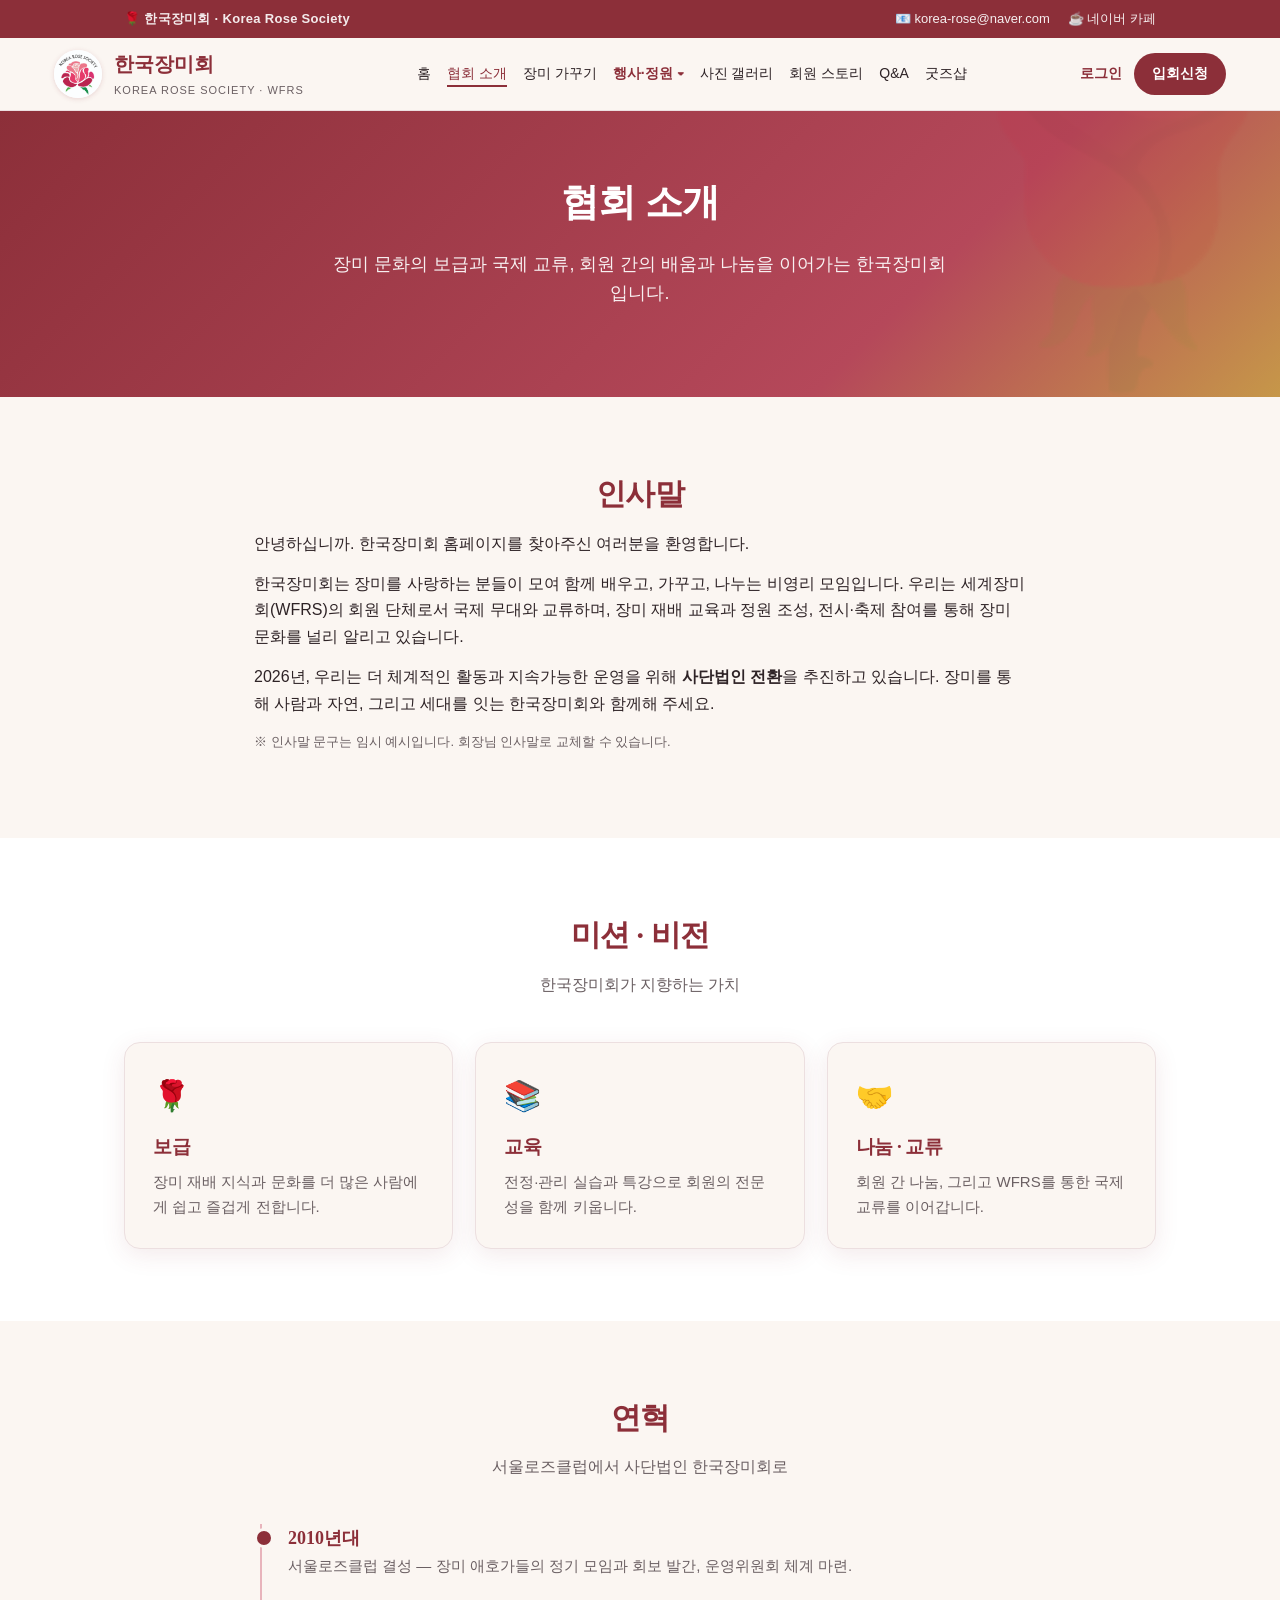
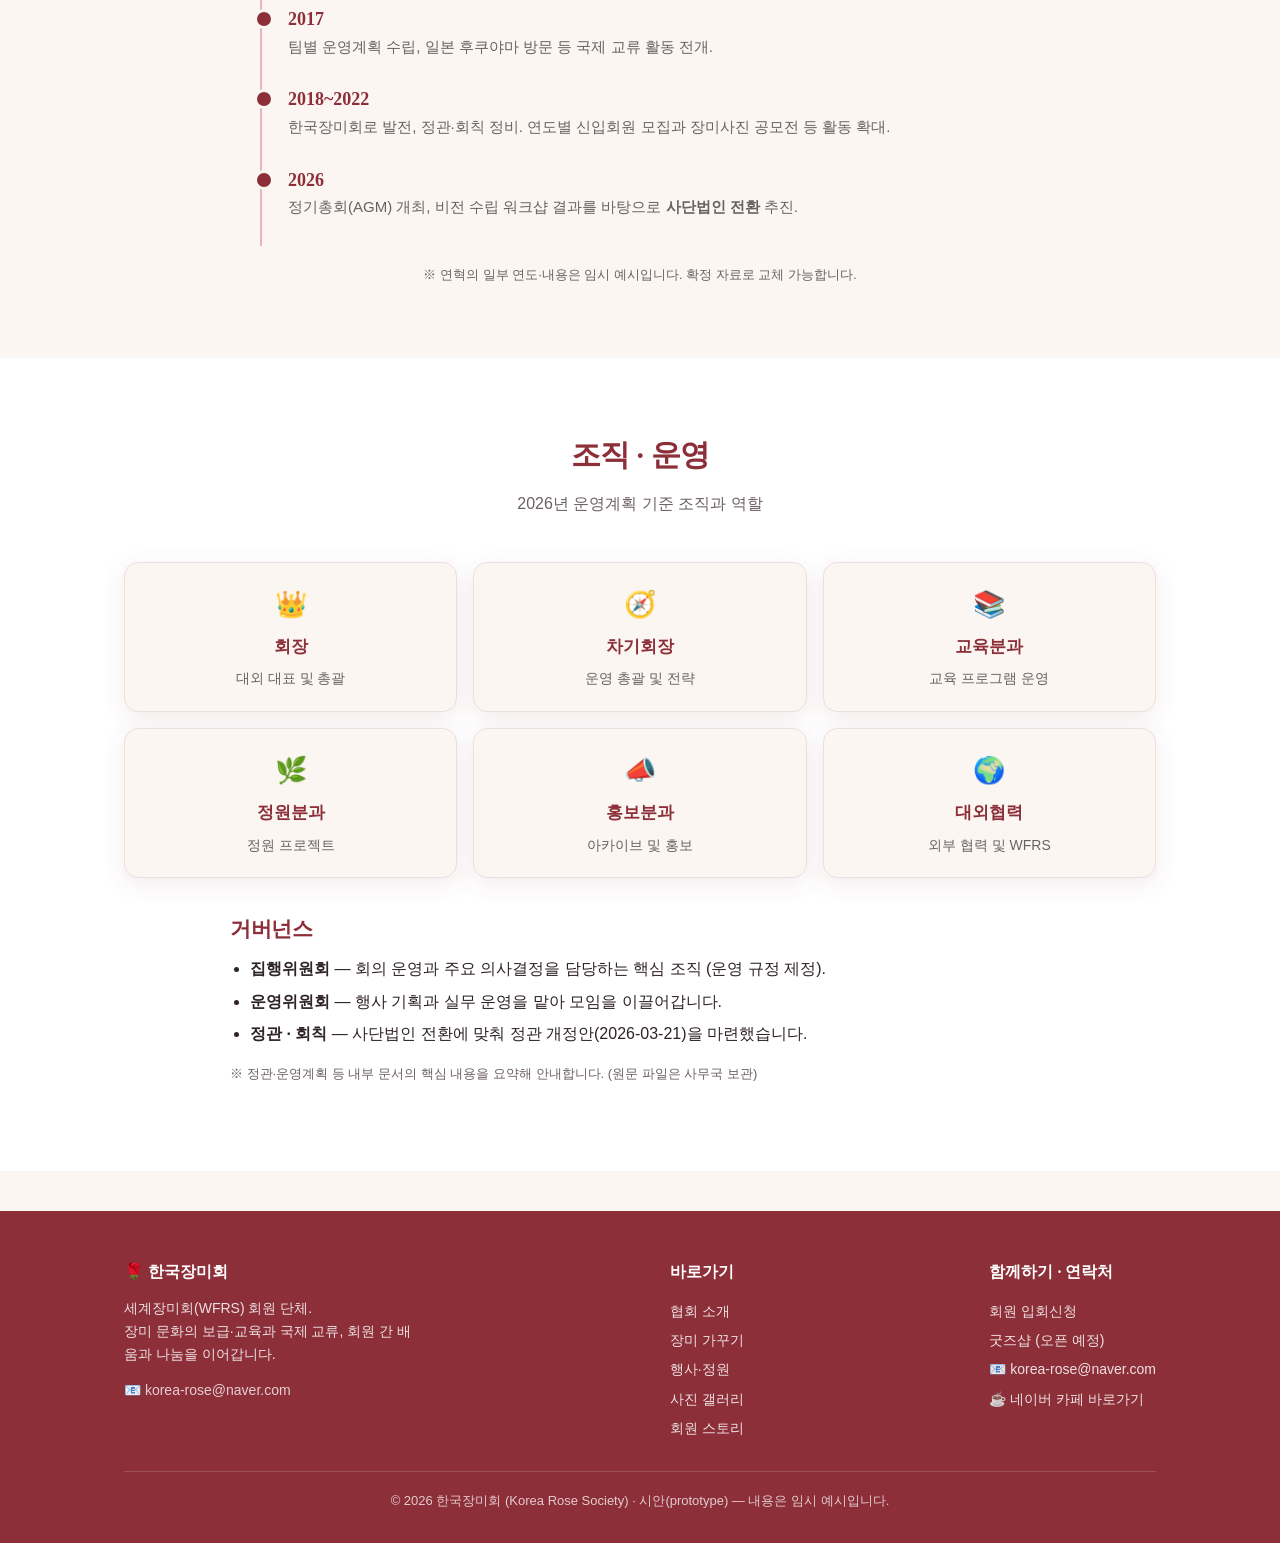
==== about.html @ 6efd14e6 "한국장미회 홈페이지 (정적 사이트 + Supabase) - 공개 페이지: 홈/협회소개/장미가꾸기/행사·정원/사진갤러리/회원스토리/Q&A/굿즈샵 + 입회/로그인 - 회원 스토리 업로" ====
<!DOCTYPE html>
<html lang="ko">
<head>
  <meta charset="UTF-8">
  <meta name="viewport" content="width=device-width, initial-scale=1.0">
  <title>협회 소개 | 한국장미회</title>
  <link rel="stylesheet" href="css/style.css">
</head>
<body>

  <div id="site-header"></div>

  <section class="hero page-hero">
    <div class="container">
      <h1>협회 소개</h1>
      <p>장미 문화의 보급과 국제 교류, 회원 간의 배움과 나눔을 이어가는 한국장미회입니다.</p>
    </div>
  </section>

  <!-- 인사말 -->
  <section class="section">
    <div class="container prose">
      <h2 class="section-title">인사말</h2>
      <p>안녕하십니까. 한국장미회 홈페이지를 찾아주신 여러분을 환영합니다.</p>
      <p>한국장미회는 장미를 사랑하는 분들이 모여 함께 배우고, 가꾸고, 나누는 비영리 모임입니다.
         우리는 세계장미회(WFRS)의 회원 단체로서 국제 무대와 교류하며, 장미 재배 교육과 정원 조성,
         전시·축제 참여를 통해 장미 문화를 널리 알리고 있습니다.</p>
      <p>2026년, 우리는 더 체계적인 활동과 지속가능한 운영을 위해 <b>사단법인 전환</b>을 추진하고 있습니다.
         장미를 통해 사람과 자연, 그리고 세대를 잇는 한국장미회와 함께해 주세요.</p>
      <p class="form-note">※ 인사말 문구는 임시 예시입니다. 회장님 인사말로 교체할 수 있습니다.</p>
    </div>
  </section>

  <!-- 미션 / 비전 -->
  <section class="section section-alt">
    <div class="container">
      <h2 class="section-title">미션 · 비전</h2>
      <p class="section-sub">한국장미회가 지향하는 가치</p>
      <div class="cards">
        <div class="card"><div class="ic">🌹</div><h3>보급</h3><p>장미 재배 지식과 문화를 더 많은 사람에게 쉽고 즐겁게 전합니다.</p></div>
        <div class="card"><div class="ic">📚</div><h3>교육</h3><p>전정·관리 실습과 특강으로 회원의 전문성을 함께 키웁니다.</p></div>
        <div class="card"><div class="ic">🤝</div><h3>나눔 · 교류</h3><p>회원 간 나눔, 그리고 WFRS를 통한 국제 교류를 이어갑니다.</p></div>
      </div>
    </div>
  </section>

  <!-- 연혁 -->
  <section class="section">
    <div class="container">
      <h2 class="section-title">연혁</h2>
      <p class="section-sub">서울로즈클럽에서 사단법인 한국장미회로</p>
      <div class="timeline">
        <div class="tl-item"><div class="tl-year">2010년대</div><div class="tl-text">서울로즈클럽 결성 — 장미 애호가들의 정기 모임과 회보 발간, 운영위원회 체계 마련.</div></div>
        <div class="tl-item"><div class="tl-year">2017</div><div class="tl-text">팀별 운영계획 수립, 일본 후쿠야마 방문 등 국제 교류 활동 전개.</div></div>
        <div class="tl-item"><div class="tl-year">2018~2022</div><div class="tl-text">한국장미회로 발전, 정관·회칙 정비. 연도별 신입회원 모집과 장미사진 공모전 등 활동 확대.</div></div>
        <div class="tl-item"><div class="tl-year">2026</div><div class="tl-text">정기총회(AGM) 개최, 비전 수립 워크샵 결과를 바탕으로 <b>사단법인 전환</b> 추진.</div></div>
      </div>
      <p class="form-note" style="text-align:center;margin-top:18px;">※ 연혁의 일부 연도·내용은 임시 예시입니다. 확정 자료로 교체 가능합니다.</p>
    </div>
  </section>

  <!-- 조직 -->
  <section class="section section-alt">
    <div class="container">
      <h2 class="section-title">조직 · 운영</h2>
      <p class="section-sub">2026년 운영계획 기준 조직과 역할</p>
      <div class="org-grid">
        <div class="org-box"><div class="role">👑</div><h4>회장</h4><p>대외 대표 및 총괄</p></div>
        <div class="org-box"><div class="role">🧭</div><h4>차기회장</h4><p>운영 총괄 및 전략</p></div>
        <div class="org-box"><div class="role">📚</div><h4>교육분과</h4><p>교육 프로그램 운영</p></div>
        <div class="org-box"><div class="role">🌿</div><h4>정원분과</h4><p>정원 프로젝트</p></div>
        <div class="org-box"><div class="role">📣</div><h4>홍보분과</h4><p>아카이브 및 홍보</p></div>
        <div class="org-box"><div class="role">🌍</div><h4>대외협력</h4><p>외부 협력 및 WFRS</p></div>
      </div>
      <div class="prose" style="margin-top:34px;">
        <h3>거버넌스</h3>
        <ul>
          <li><b>집행위원회</b> — 회의 운영과 주요 의사결정을 담당하는 핵심 조직 (운영 규정 제정).</li>
          <li><b>운영위원회</b> — 행사 기획과 실무 운영을 맡아 모임을 이끌어갑니다.</li>
          <li><b>정관 · 회칙</b> — 사단법인 전환에 맞춰 정관 개정안(2026-03-21)을 마련했습니다.</li>
        </ul>
        <p class="form-note">※ 정관·운영계획 등 내부 문서의 핵심 내용을 요약해 안내합니다. (원문 파일은 사무국 보관)</p>
      </div>
    </div>
  </section>

  <div id="site-footer"></div>

  <script src="js/config.js"></script>
  <script src="js/layout.js"></script>
  <script type="module" src="js/auth.js"></script>
</body>
</html>
---- css/style.css ----
/* ===== 한국장미회 홈페이지 시안 — 공통 스타일 ===== */
:root {
  --rose-deep: #8c2f39;     /* 진한 장미색 (브랜드) */
  --rose: #b5485a;
  --rose-light: #e8b4bc;
  --cream: #fbf6f2;
  --ink: #2e2326;
  --gold: #c69749;
  --gray: #6b6063;
  --line: #ecdfe0;
  --shadow: 0 6px 24px rgba(140, 47, 57, 0.10);
}

* { box-sizing: border-box; margin: 0; padding: 0; }

body {
  font-family: "Pretendard", "Malgun Gothic", "맑은 고딕", sans-serif;
  color: var(--ink);
  background: var(--cream);
  line-height: 1.65;
}

h1, h2, h3 { font-family: "Nanum Myeongjo", "Batang", serif; font-weight: 700; letter-spacing: -0.5px; }

a { color: inherit; text-decoration: none; }
img { max-width: 100%; display: block; }
.container { max-width: 1080px; margin: 0 auto; padding: 0 24px; }

/* ===== 헤더 / 내비게이션 ===== */
.site-header {
  position: sticky; top: 0; z-index: 50;
  background: rgba(251, 246, 242, 0.92);
  backdrop-filter: blur(8px);
  border-bottom: 1px solid var(--line);
}
.nav {
  display: flex; align-items: center; justify-content: space-between;
  height: 72px; flex-wrap: nowrap; gap: 14px;
}
.site-header .container.nav { max-width: 1220px; }
.brand { display: flex; align-items: center; gap: 12px; flex: 0 0 auto; }
.brand .logo {
  width: 48px; height: 48px; border-radius: 50%;
  background: #fff; display: grid; place-items: center; overflow: hidden;
  box-shadow: 0 1px 5px rgba(140, 47, 57, 0.18);
}
.brand .logo img { width: 100%; height: 100%; object-fit: contain; }
.brand .name { font-family: "Nanum Myeongjo", serif; font-size: 20px; font-weight: 700; color: var(--rose-deep); }
.brand .name small { display: block; font-family: sans-serif; font-size: 11px; color: var(--gray); letter-spacing: 1px; font-weight: 400; }
.menu {
  display: flex; gap: 16px; list-style: none; font-size: 14px; font-weight: 500;
  flex: 1 1 auto; min-width: 0; justify-content: center;
  flex-wrap: nowrap; white-space: nowrap;
}
.menu li { flex: 0 0 auto; }
.menu a { white-space: nowrap; }
.menu a:hover { color: var(--rose-deep); }
.menu a.active { color: var(--rose-deep); border-bottom: 2px solid var(--rose-deep); padding-bottom: 4px; }
.nav-cta {
  background: var(--rose-deep); color: #fff; padding: 9px 18px;
  border-radius: 999px; font-size: 14px; font-weight: 600;
}
.nav-cta:hover { background: var(--rose); }

/* ===== 히어로 ===== */
.hero {
  background: linear-gradient(135deg, var(--rose-deep), var(--rose) 70%, var(--gold));
  color: #fff; padding: 84px 0; text-align: center; position: relative; overflow: hidden;
}
/* 메인 대문(홈) — 네이버 카페 대문 배너 이미지를 그대로 노출 */
.hero-banner { line-height: 0; background: var(--cream); }
.hero-banner img { width: 100%; display: block; }
.hero-intro { background: var(--cream); text-align: center; padding: 32px 0 6px; }
.hero-tag { font-family: "Nanum Myeongjo", "Batang", serif; font-size: 26px; font-weight: 700; color: var(--rose-deep); margin-bottom: 8px; }
.hero-desc { color: var(--gray); max-width: 640px; margin: 0 auto 22px; font-size: 16px; }
.hero-intro .btns { display: flex; gap: 12px; justify-content: center; flex-wrap: wrap; }
.hero-contact { margin-top: 18px; font-size: 14px; color: var(--gray); }
.hero-contact a { color: var(--rose-deep); text-decoration: underline; }
.hero::after { content: "🌹"; position: absolute; font-size: 320px; opacity: 0.06; right: -40px; bottom: -80px; }
.hero-logo {
  width: 120px; height: 120px; margin: 0 auto 22px; background: #fff; border-radius: 50%;
  display: grid; place-items: center; overflow: hidden; box-shadow: 0 8px 26px rgba(0,0,0,0.18);
}
.hero-logo img { width: 86%; height: 86%; object-fit: contain; }
.hero h1 { font-size: 44px; margin-bottom: 16px; }
.hero p { font-size: 18px; opacity: 0.92; max-width: 620px; margin: 0 auto 28px; }
.hero .btns { display: flex; gap: 14px; justify-content: center; flex-wrap: wrap; }
.btn {
  display: inline-block; padding: 13px 26px; border-radius: 999px;
  font-weight: 600; font-size: 15px; transition: transform .15s;
}
.btn:hover { transform: translateY(-2px); }
.btn-primary { background: #fff; color: var(--rose-deep); }
.btn-ghost { background: rgba(255,255,255,0.15); color: #fff; border: 1px solid rgba(255,255,255,0.5); }

/* ===== 섹션 공통 ===== */
.section { padding: 72px 0; }
.section-alt { background: #fff; }
.section-title { text-align: center; margin-bottom: 12px; font-size: 30px; color: var(--rose-deep); }
.section-sub { text-align: center; color: var(--gray); margin-bottom: 44px; }

/* ===== 위원회 카드 ===== */
.cards { display: grid; grid-template-columns: repeat(3, 1fr); gap: 22px; }
.card {
  background: var(--cream); border: 1px solid var(--line); border-radius: 16px;
  padding: 28px; box-shadow: var(--shadow);
}
.card .ic { font-size: 30px; margin-bottom: 10px; }
.card h3 { color: var(--rose-deep); margin-bottom: 8px; font-size: 19px; }
.card p { color: var(--gray); font-size: 15px; }
.card ul { list-style: none; margin-top: 12px; font-size: 14px; }
.card li { padding: 4px 0; border-top: 1px dashed var(--line); }

/* ===== 이벤트 카드 (자동 생성) ===== */
.event-grid { display: grid; grid-template-columns: repeat(3, 1fr); gap: 24px; }
.event-card {
  background: #fff; border-radius: 16px; overflow: hidden;
  box-shadow: var(--shadow); border: 1px solid var(--line); transition: transform .18s;
}
.event-card:hover { transform: translateY(-4px); }
.event-thumb {
  height: 170px; display: grid; place-items: center; font-size: 52px; color: #fff;
  background: linear-gradient(135deg, var(--rose), var(--rose-deep));
}
.event-body { padding: 18px 20px 22px; }
.event-tag {
  display: inline-block; font-size: 12px; font-weight: 600; color: var(--rose-deep);
  background: var(--rose-light); padding: 3px 10px; border-radius: 999px; margin-bottom: 10px;
}
.event-body h3 { font-size: 18px; margin-bottom: 6px; }
.event-date { color: var(--gray); font-size: 14px; }

/* ===== 폼 (입회신청) ===== */
.form-wrap { max-width: 640px; margin: 0 auto; background: #fff; padding: 40px; border-radius: 16px; box-shadow: var(--shadow); }
.field { margin-bottom: 20px; }
.field label { display: block; font-weight: 600; margin-bottom: 6px; font-size: 15px; }
.field input, .field select, .field textarea {
  width: 100%; padding: 12px 14px; border: 1px solid var(--line); border-radius: 10px;
  font-size: 15px; font-family: inherit; background: var(--cream);
}
.field textarea { min-height: 110px; resize: vertical; }
.form-note { font-size: 13px; color: var(--gray); margin-top: 6px; }

/* ===== 푸터 ===== */
.footer { background: var(--rose-deep); color: #fff; padding: 48px 0 32px; margin-top: 40px; }
.footer .cols { display: flex; justify-content: space-between; gap: 30px; flex-wrap: wrap; }
.footer h4 { font-family: serif; margin-bottom: 12px; }
.footer a { opacity: 0.85; font-size: 14px; display: block; padding: 3px 0; }
.footer a:hover { opacity: 1; }
.footer .copy { border-top: 1px solid rgba(255,255,255,0.2); margin-top: 28px; padding-top: 18px; font-size: 13px; opacity: 0.75; text-align: center; }

/* 앵커 이동 시 고정 헤더 아래로 위치하도록 여백 */
section[id], [id].section { scroll-margin-top: 120px; }

/* ===== 네이버 카페 최신글 ===== */
.cafe-list { max-width: 820px; margin: 0 auto; display: flex; flex-direction: column; gap: 10px; }
.cafe-item {
  display: flex; align-items: center; gap: 12px; background: var(--cream);
  border: 1px solid var(--line); border-radius: 12px; padding: 14px 18px;
  box-shadow: var(--shadow); transition: transform .15s, border-color .15s;
}
.cafe-item:hover { transform: translateX(4px); border-color: #03c75a; }
.cafe-badge { flex: 0 0 auto; font-size: 11px; font-weight: 700; color: #fff; background: #03c75a; padding: 4px 9px; border-radius: 6px; letter-spacing: .3px; }
.cafe-title { flex: 1 1 auto; color: var(--ink); font-size: 15px; font-weight: 500; overflow: hidden; text-overflow: ellipsis; white-space: nowrap; }
.cafe-date { flex: 0 0 auto; color: var(--gray); font-size: 13px; }

/* ===== 최상단 연락처 바 ===== */
.topbar { background: var(--rose-deep); color: #fff; font-size: 13px; }
.topbar-inner { display: flex; align-items: center; justify-content: space-between; height: 38px; gap: 12px; }
.topbar-org { opacity: .9; font-weight: 600; letter-spacing: .3px; }
.topbar-links { display: flex; gap: 18px; }
.topbar-links a { color: #fff; opacity: .92; }
.topbar-links a:hover { opacity: 1; text-decoration: underline; }

/* ===== 내비 우측(로그인 슬롯 + CTA) ===== */
.nav-right { display: flex; align-items: center; gap: 12px; flex: 0 0 auto; white-space: nowrap; }
.auth-slot { font-size: 14px; }
.auth-link { color: var(--rose-deep); font-weight: 600; }
.auth-link:hover { text-decoration: underline; }
.auth-name { color: var(--gray); font-size: 14px; }
.nav-toggle {
  display: none; background: none; border: none; font-size: 26px;
  color: var(--rose-deep); cursor: pointer; line-height: 1;
}

/* ===== 공용 안내 박스 ===== */
.notice {
  background: #fff; border: 1px solid var(--line); border-left: 4px solid var(--rose-light);
  border-radius: 10px; padding: 14px 18px; margin: 0 0 20px; font-size: 15px; color: var(--gray);
}
.notice a { color: var(--rose-deep); }
.notice-ok { border-left-color: #4a9d5b; }
.notice-warn { border-left-color: #d08a2e; }
.notice code { background: var(--cream); padding: 2px 6px; border-radius: 5px; font-size: 13px; }

/* ===== 페이지 히어로(서브) ===== */
.page-hero { padding: 60px 0 !important; }
.page-hero h1 { font-size: 38px; }

/* ===== 본문 섹션 보조 ===== */
.lead { font-size: 17px; color: var(--gray); max-width: 760px; margin: 0 auto 8px; text-align: center; }
.prose { max-width: 820px; margin: 0 auto; }
.prose h3 { color: var(--rose-deep); margin: 28px 0 10px; font-size: 21px; }
.prose p { margin-bottom: 14px; }
.prose ul { margin: 0 0 16px 20px; }
.prose li { margin-bottom: 6px; }

/* ===== 연혁 타임라인 ===== */
.timeline { max-width: 760px; margin: 0 auto; border-left: 2px solid var(--rose-light); padding-left: 26px; }
.tl-item { position: relative; padding-bottom: 26px; }
.tl-item::before {
  content: ""; position: absolute; left: -34px; top: 4px; width: 14px; height: 14px;
  background: var(--rose-deep); border-radius: 50%; border: 3px solid var(--cream);
}
.tl-year { font-family: serif; font-weight: 700; color: var(--rose-deep); font-size: 18px; }
.tl-text { color: var(--gray); font-size: 15px; }

/* ===== 조직도 ===== */
.org-grid { display: grid; grid-template-columns: repeat(3, 1fr); gap: 16px; margin-top: 12px; }
.org-box {
  background: var(--cream); border: 1px solid var(--line); border-radius: 14px; padding: 20px;
  text-align: center; box-shadow: var(--shadow);
}
.org-box .role { font-size: 26px; margin-bottom: 8px; }
.org-box h4 { color: var(--rose-deep); font-family: serif; font-size: 17px; margin-bottom: 6px; }
.org-box p { color: var(--gray); font-size: 14px; }

/* ===== 연간 운영계획(캘린더) ===== */
.plan-grid { display: grid; grid-template-columns: repeat(2, 1fr); gap: 14px; max-width: 860px; margin: 0 auto; }
.plan-item {
  display: flex; align-items: center; gap: 14px; background: #fff;
  border: 1px solid var(--line); border-radius: 12px; padding: 14px 18px; box-shadow: var(--shadow);
}
.plan-month {
  flex: 0 0 64px; font-weight: 700; color: var(--rose-deep); font-family: serif; font-size: 16px;
}
.plan-emoji { font-size: 22px; }
.plan-title { color: var(--ink); font-size: 15px; }

/* ===== 스토리: 게시판 머리글 + 폼 ===== */
.board-head { display: flex; align-items: flex-end; justify-content: space-between; gap: 16px; margin-bottom: 18px; flex-wrap: wrap; }
.board-head h2 { color: var(--rose-deep); font-size: 26px; }
.board-head p { color: var(--gray); font-size: 15px; }
#story-form { margin-bottom: 28px; }
.image-drop {
  width: 100%; height: 180px; border: 2px dashed var(--line); border-radius: 12px;
  background: var(--cream) center/cover no-repeat; display: grid; place-items: center;
  color: var(--gray); font-size: 14px; cursor: pointer; margin-top: 6px;
}
.image-preview.has-image { border-style: solid; color: transparent; }
.form-row { display: flex; gap: 12px; flex-wrap: wrap; }
.form-row .field { flex: 1; min-width: 180px; }
.cancel-btn { background: none; border: 1px solid var(--line); color: var(--gray); border-radius: 999px; padding: 13px 22px; cursor: pointer; font-weight: 600; }

/* 스토리/상품 카드 클릭 표시 */
.story-card { cursor: pointer; }
.story-snippet { color: var(--gray); font-size: 14px; margin: 4px 0 10px; min-height: 38px; }

/* ===== 상세 모달 ===== */
.modal {
  position: fixed; inset: 0; background: rgba(46,35,38,0.55); display: none;
  align-items: center; justify-content: center; z-index: 100; padding: 20px;
}
.modal.open { display: flex; }
.modal-card {
  background: #fff; border-radius: 18px; max-width: 620px; width: 100%; max-height: 88vh;
  overflow: auto; position: relative; box-shadow: 0 20px 60px rgba(0,0,0,.3);
}
.modal-close {
  position: absolute; top: 12px; right: 14px; background: rgba(255,255,255,.85); border: none;
  width: 36px; height: 36px; border-radius: 50%; font-size: 16px; cursor: pointer; color: var(--ink); z-index: 2;
}
.modal-body { padding: 0 0 28px; }
.modal-img { width: 100%; max-height: 360px; object-fit: cover; border-radius: 18px 18px 0 0; }
.modal-body .event-tag { margin: 22px 28px 0; }
.modal-body h2 { color: var(--rose-deep); margin: 10px 28px 4px; font-size: 24px; }
.modal-meta { color: var(--gray); font-size: 14px; margin: 0 28px 16px; }
.modal-text { margin: 0 28px; line-height: 1.75; color: var(--ink); }
.modal-actions { margin: 22px 28px 0; }

/* ===== 갤러리(라이트박스) ===== */
.gallery-grid { display: grid; grid-template-columns: repeat(3, 1fr); gap: 14px; }
.gallery-item {
  position: relative; aspect-ratio: 4/3; border-radius: 14px; overflow: hidden; cursor: pointer;
  background: linear-gradient(135deg, var(--rose), var(--rose-deep)); box-shadow: var(--shadow);
}
.gallery-item img { width: 100%; height: 100%; object-fit: cover; transition: transform .3s; }
.gallery-item:hover img { transform: scale(1.06); }
.gallery-cap {
  position: absolute; left: 0; right: 0; bottom: 0; padding: 18px 14px 10px; color: #fff; font-size: 13px;
  background: linear-gradient(transparent, rgba(0,0,0,.55));
}
.gallery-emoji { position: absolute; inset: 0; display: grid; place-items: center; font-size: 56px; color: #fff; }

/* ===== 굿즈샵 ===== */
.product-price { color: var(--rose-deep); font-weight: 700; font-size: 17px; margin: 4px 0 12px; }
.product-btn { width: 100%; opacity: .6; cursor: not-allowed; border-color: var(--line); color: var(--gray); }
.shop-banner {
  background: linear-gradient(135deg, var(--gold), var(--rose)); color: #fff; text-align: center;
  border-radius: 16px; padding: 22px; margin-bottom: 32px; font-size: 16px;
}
.shop-banner b { font-size: 18px; }

/* ===== 로그인/회원가입 탭 ===== */
.auth-tabs { display: flex; gap: 8px; margin-bottom: 22px; }
.auth-tab {
  flex: 1; padding: 12px; border: 1px solid var(--line); background: var(--cream); border-radius: 10px;
  font-weight: 600; cursor: pointer; color: var(--gray);
}
.auth-tab.active { background: var(--rose-deep); color: #fff; border-color: var(--rose-deep); }

/* ===== 회원 전용 드롭다운 ===== */
.nav-dd { position: relative; }
.nav-dd > .menu-link { cursor: pointer; color: var(--rose-deep); font-weight: 600; }
.dd-list {
  display: none; position: absolute; top: 32px; right: 0; min-width: 170px; list-style: none;
  background: #fff; border: 1px solid var(--line); border-radius: 12px; box-shadow: var(--shadow);
  padding: 8px; z-index: 60;
}
.nav-dd.open .dd-list { display: block; }
.dd-list li { padding: 0; }
.dd-list a { display: block; padding: 9px 12px; border-radius: 8px; font-size: 14px; }
.dd-list a:hover { background: var(--cream); color: var(--rose-deep); }

/* 등급 배지 */
.role-badge {
  display: inline-block; font-size: 12px; font-weight: 700; padding: 3px 10px; border-radius: 999px;
  background: var(--rose-light); color: var(--rose-deep); margin-left: 6px;
}

/* ===== 데이터 테이블(회원관리) ===== */
.table-wrap { overflow-x: auto; background: #fff; border: 1px solid var(--line); border-radius: 14px; box-shadow: var(--shadow); }
table.data-table { width: 100%; border-collapse: collapse; font-size: 14px; min-width: 720px; }
.data-table th, .data-table td { padding: 12px 14px; text-align: left; border-bottom: 1px solid var(--line); white-space: nowrap; }
.data-table th { background: var(--cream); color: var(--rose-deep); font-weight: 700; }
.data-table tr:hover td { background: #fffafa; }
.fee-yes { color: #2e8b57; font-weight: 600; }
.fee-no { color: #c0392b; font-weight: 600; }
.row-btn { border: none; background: none; cursor: pointer; color: var(--rose-deep); font-size: 13px; padding: 2px 6px; }
.row-btn.del { color: #c0392b; }

/* ===== 위원회 게시판 / 명단 ===== */
.roster { display: grid; grid-template-columns: repeat(auto-fit, minmax(130px, 1fr)); gap: 12px; margin-bottom: 28px; }
.roster .org-box { padding: 16px; }
.post-list { display: flex; flex-direction: column; gap: 12px; }
.post-item { background: #fff; border: 1px solid var(--line); border-left: 4px solid var(--rose); border-radius: 12px; padding: 16px 18px; box-shadow: var(--shadow); }
.post-item h4 { color: var(--rose-deep); font-size: 17px; margin-bottom: 4px; font-family: serif; }
.post-meta { color: var(--gray); font-size: 13px; margin-bottom: 8px; }
.post-body { font-size: 15px; color: var(--ink); white-space: pre-wrap; }
.post-del { float: right; border: none; background: none; color: #c0392b; cursor: pointer; font-size: 13px; }

/* 위원회 첨부 (문서·이미지) */
.att-wrap { display: flex; flex-wrap: wrap; gap: 10px; margin-top: 14px; }
.att-img { display: block; width: 118px; height: 118px; border-radius: 10px; overflow: hidden; border: 1px solid var(--line); }
.att-img img { width: 100%; height: 100%; object-fit: cover; transition: transform .2s; }
.att-img:hover img { transform: scale(1.06); }
.att-file {
  display: inline-flex; align-items: center; gap: 7px; background: var(--cream);
  border: 1px solid var(--line); border-radius: 9px; padding: 9px 14px; font-size: 14px;
  color: var(--rose-deep); font-weight: 600; max-width: 280px;
  overflow: hidden; text-overflow: ellipsis; white-space: nowrap;
}
.att-file:hover { background: #fff; border-color: var(--rose-light); }

/* ===== Q&A 챗봇 ===== */
.qna-wrap { max-width: 760px; margin: 0 auto; }
.chat-box {
  background: #fff; border: 1px solid var(--line); border-radius: 16px; box-shadow: var(--shadow);
  padding: 20px; min-height: 320px; max-height: 520px; overflow-y: auto; display: flex; flex-direction: column; gap: 12px;
}
.chat-msg { max-width: 80%; padding: 12px 16px; border-radius: 16px; font-size: 15px; line-height: 1.6; }
.chat-bot { align-self: flex-start; background: var(--cream); border: 1px solid var(--line); border-bottom-left-radius: 4px; }
.chat-user { align-self: flex-end; background: var(--rose-deep); color: #fff; border-bottom-right-radius: 4px; }
.chat-bot a { color: var(--rose-deep); font-weight: 600; }
.chat-form { display: flex; gap: 10px; margin-top: 16px; }
.chat-form input { flex: 1; padding: 13px 16px; border: 1px solid var(--line); border-radius: 999px; font-size: 15px; font-family: inherit; }
.chat-send { background: var(--rose-deep); color: #fff; border: none; border-radius: 999px; padding: 0 24px; font-weight: 600; cursor: pointer; }
.chip-row { display: flex; flex-wrap: wrap; gap: 8px; margin-top: 16px; }
.chip { background: #fff; border: 1px solid var(--rose-light); color: var(--rose-deep); border-radius: 999px; padding: 8px 14px; font-size: 13px; cursor: pointer; }
.chip:hover { background: var(--rose-light); }

/* ===== 반응형 ===== */
@media (max-width: 1080px) {
  .topbar-org { display: none; }
  .topbar-inner { justify-content: center; }
  .topbar-links { gap: 14px; }
  .nav-toggle { display: block; order: 3; }
  .dd-list { position: static; box-shadow: none; border: none; padding: 0 0 0 12px; }
  .nav-dd > .menu-link::after { content: ""; }
  .menu {
    display: none; position: absolute; top: 72px; left: 0; right: 0; flex-direction: column;
    background: var(--cream); border-bottom: 1px solid var(--line); padding: 8px 24px 16px; gap: 0;
  }
  .menu.open { display: flex; }
  .menu li { padding: 10px 0; border-top: 1px solid var(--line); }
  .nav { flex-wrap: wrap; }
  .nav-right { gap: 10px; }
  .cards, .event-grid, .org-grid, .plan-grid { grid-template-columns: 1fr; }
  .gallery-grid { grid-template-columns: repeat(2, 1fr); }
  .hero h1 { font-size: 32px; }
}
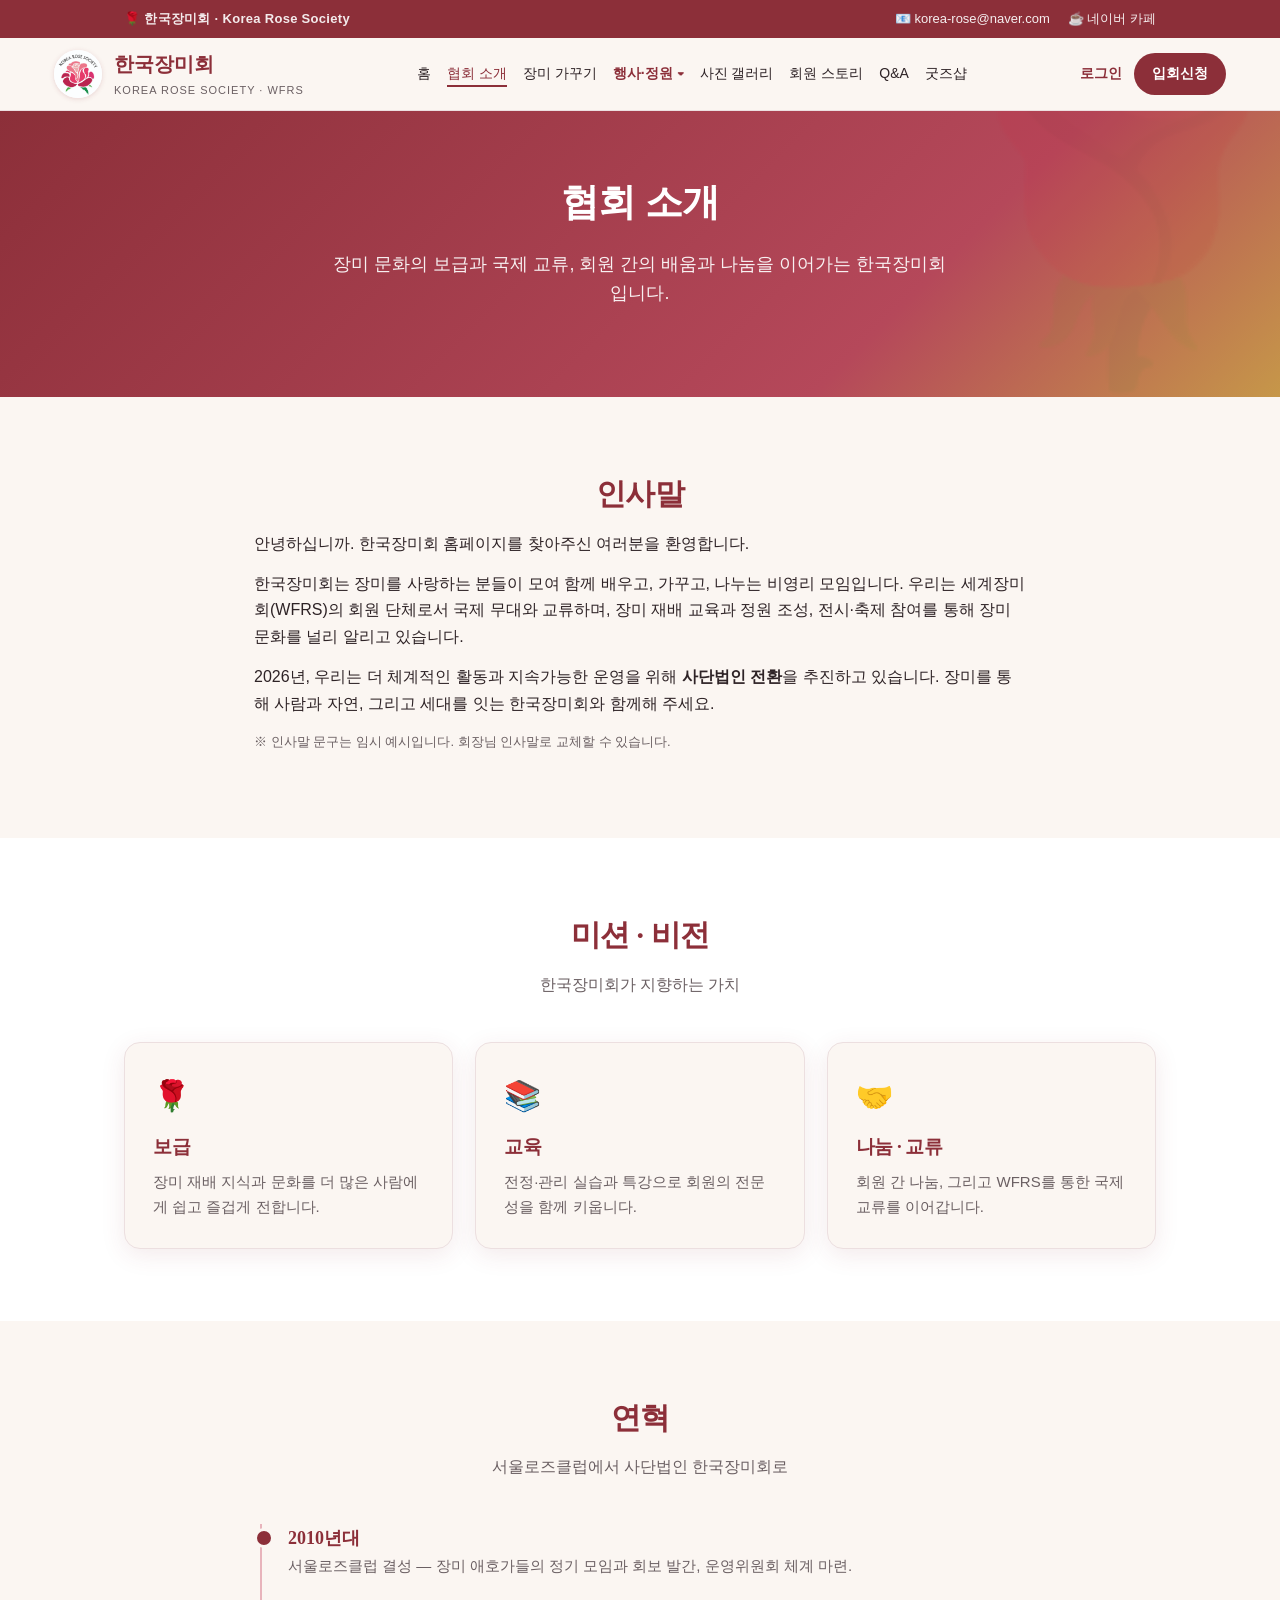
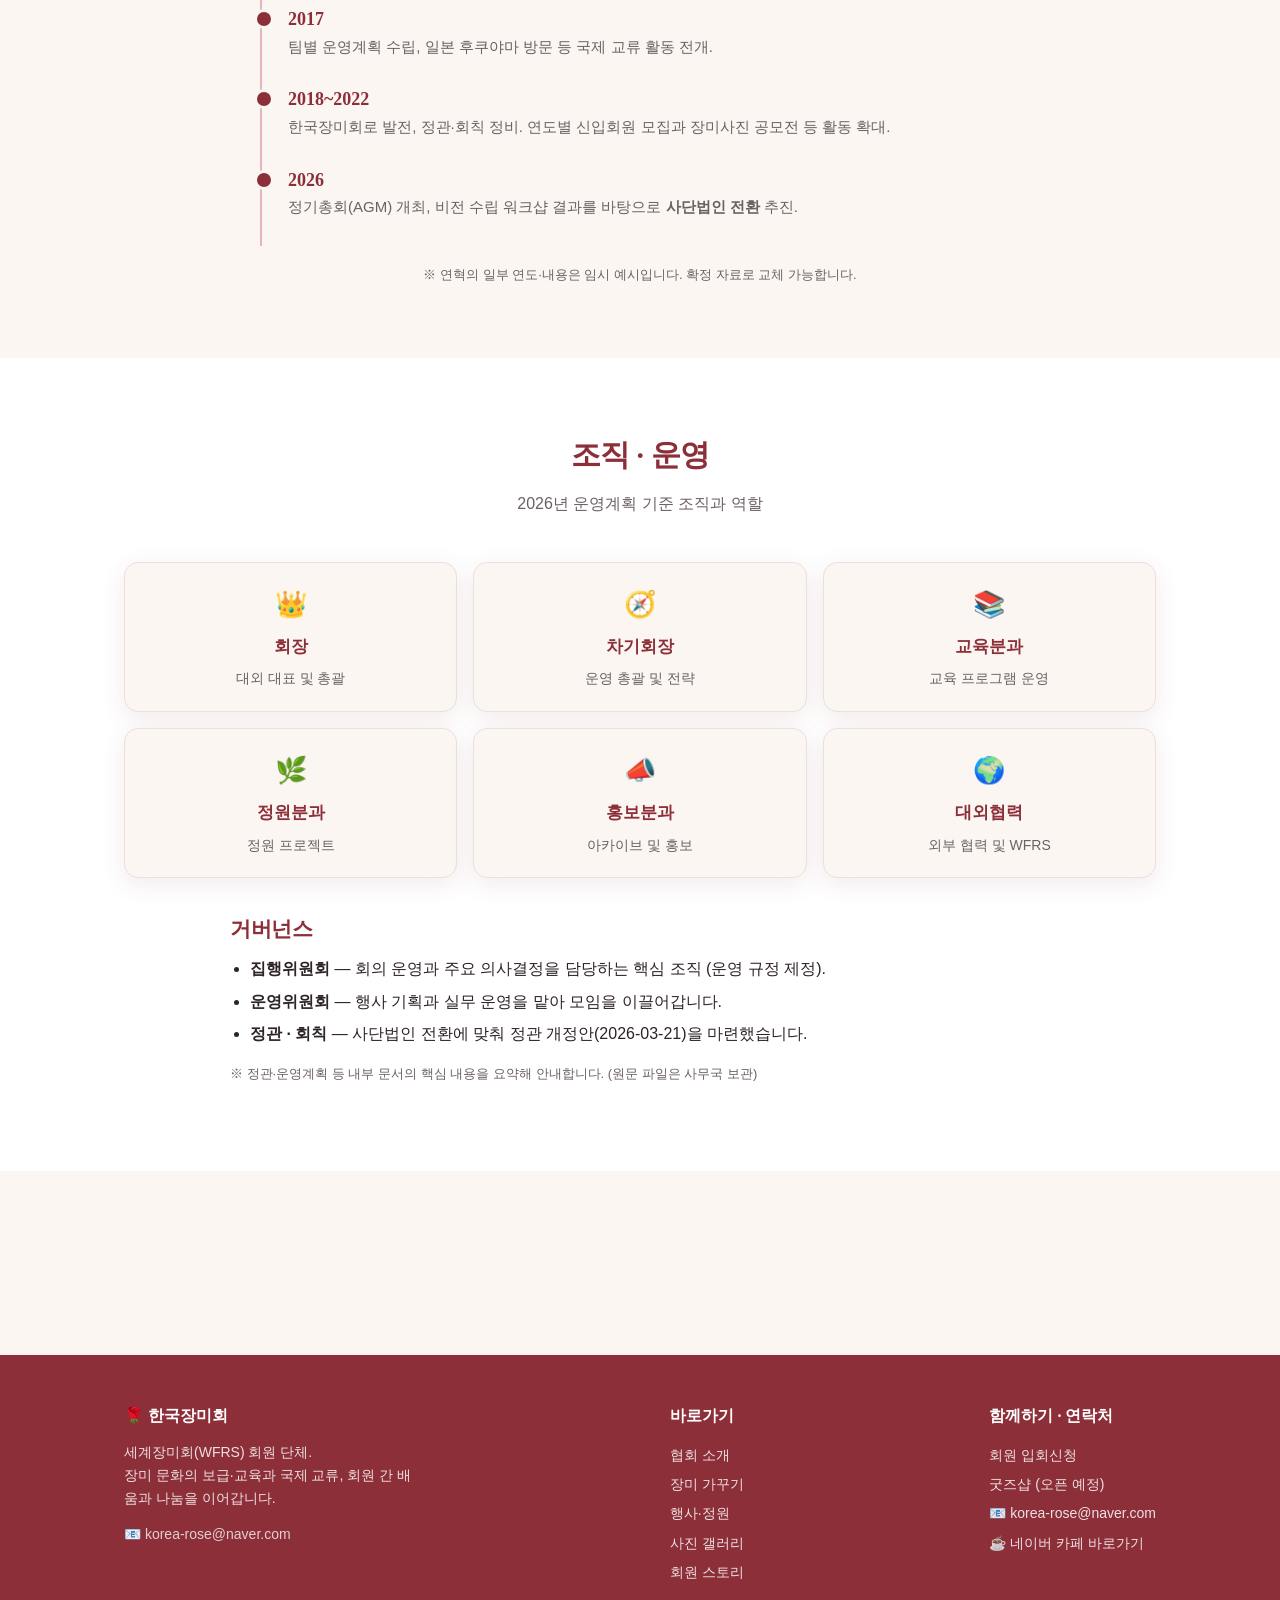
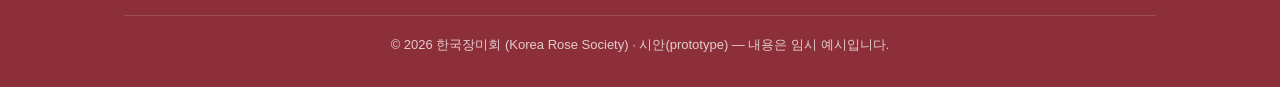
==== commit 7925ddcb: "섹션별 콘텐츠 보드 + 관리자 자동 권한 - 협회소개/장미가꾸기/행사·정원/갤러리/굿즈샵에 날짜별 콘텐츠 보드(js/content.js)   · 권한(editor/executive" ====
--- a/about.html
+++ b/about.html
@@ -84,10 +84,18 @@
     </div>
   </section>
 
+  <!-- 협회 소식 · 공지 (날짜별 업데이트) -->
+  <section class="section">
+    <div class="container">
+      <div class="content-board" data-section="about" data-label="협회 소식 · 공지" data-layout="list"></div>
+    </div>
+  </section>
+
   <div id="site-footer"></div>
 
   <script src="js/config.js"></script>
   <script src="js/layout.js"></script>
   <script type="module" src="js/auth.js"></script>
+  <script type="module" src="js/content.js"></script>
 </body>
 </html>
--- a/css/style.css
+++ b/css/style.css
@@ -151,6 +151,36 @@
 
 /* 앵커 이동 시 고정 헤더 아래로 위치하도록 여백 */
 section[id], [id].section { scroll-margin-top: 120px; }
+
+/* ===== 섹션 콘텐츠 보드 (날짜별 자료·이미지·텍스트) ===== */
+.content-label { color: var(--rose-deep); font-size: 24px; }
+.content-sub { color: var(--gray); font-size: 14px; }
+.content-list { display: flex; flex-direction: column; gap: 16px; }
+.content-grid { display: grid; grid-template-columns: repeat(3, 1fr); gap: 18px; }
+.content-card {
+  background: #fff; border: 1px solid var(--line); border-radius: 14px; padding: 20px 22px;
+  box-shadow: var(--shadow); position: relative;
+}
+.content-grid .content-card { padding: 0; overflow: hidden; }
+.content-date {
+  display: inline-block; font-size: 12px; font-weight: 700; color: var(--rose-deep);
+  background: var(--rose-light); padding: 3px 10px; border-radius: 999px; margin-bottom: 10px;
+}
+.content-grid .content-date { position: absolute; top: 12px; left: 12px; z-index: 2; background: rgba(255,255,255,.9); }
+.content-img {
+  width: 100%; height: 220px; border-radius: 10px; background: var(--cream) center/cover no-repeat;
+  margin-bottom: 12px;
+}
+.content-grid .content-img { height: 180px; border-radius: 0; margin-bottom: 0; }
+.content-card h3 { color: var(--ink); font-size: 19px; margin-bottom: 8px; }
+.content-grid .content-card h3 { font-size: 16px; padding: 0 16px; }
+.content-body { color: var(--gray); font-size: 15px; line-height: 1.7; white-space: pre-wrap; }
+.content-grid .content-body { padding: 0 16px; font-size: 14px; }
+.content-meta { color: var(--gray); font-size: 13px; margin-top: 10px; }
+.content-grid .content-meta { padding: 0 16px 14px; }
+.content-actions { margin-top: 12px; }
+.content-grid .content-actions { padding: 0 16px 14px; }
+.content-empty { color: var(--gray); text-align: center; padding: 28px; }
 
 /* ===== 네이버 카페 최신글 ===== */
 .cafe-list { max-width: 820px; margin: 0 auto; display: flex; flex-direction: column; gap: 10px; }
@@ -396,6 +426,6 @@
   .nav { flex-wrap: wrap; }
   .nav-right { gap: 10px; }
   .cards, .event-grid, .org-grid, .plan-grid { grid-template-columns: 1fr; }
-  .gallery-grid { grid-template-columns: repeat(2, 1fr); }
+  .gallery-grid, .content-grid { grid-template-columns: repeat(2, 1fr); }
   .hero h1 { font-size: 32px; }
 }
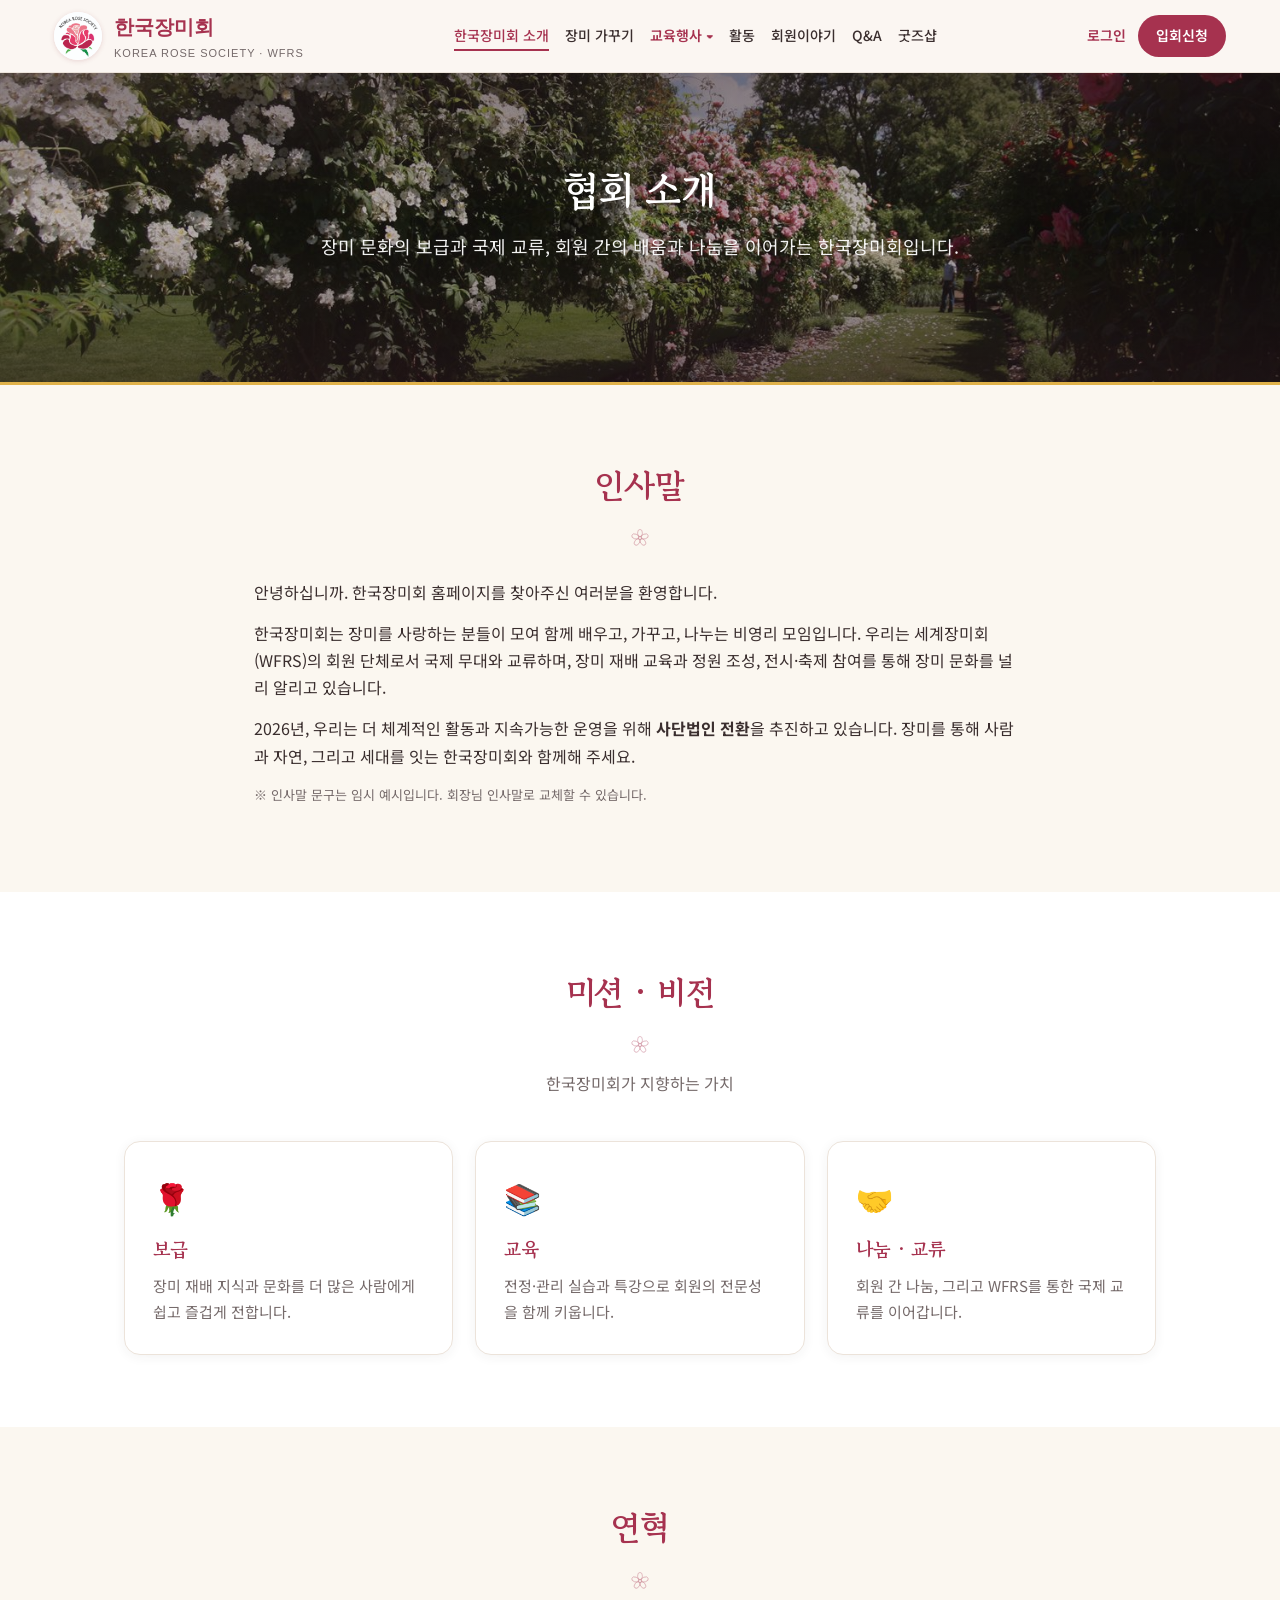
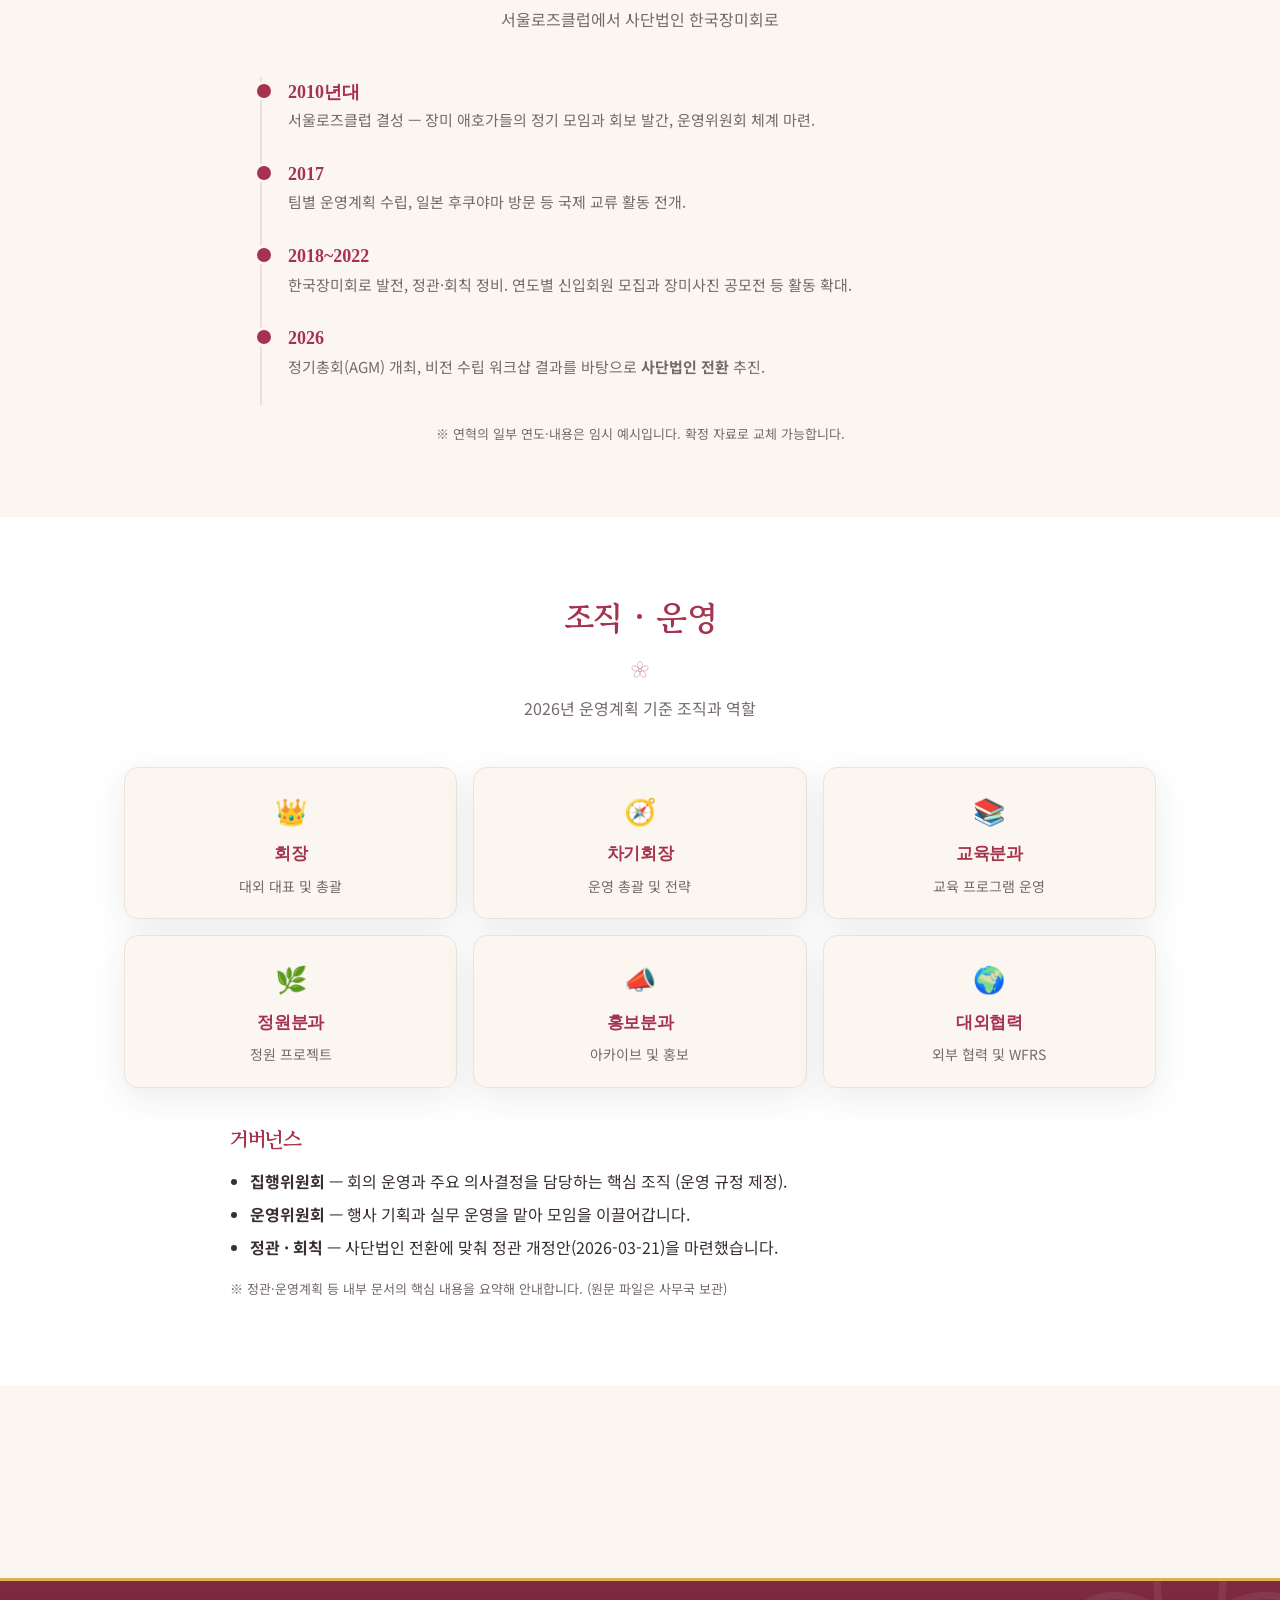
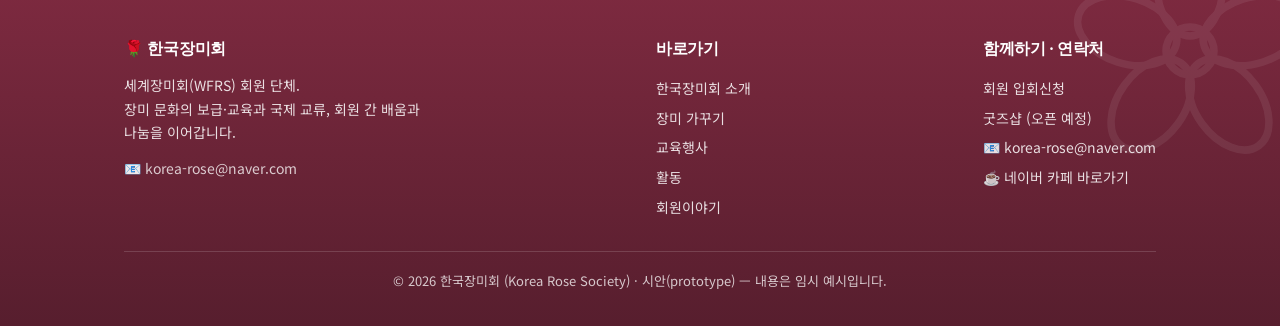
==== commit b5297143: "이미지 위주 리디자인 + 메뉴·헤더 정리 - 메인: 풀 너비 장미 히어로 + 카드 그리드로 재구성 - 전 페이지: 사진형 히어로 적용(서울로즈클럽 뉴스레터 사진 선별·웹 최적화) " ====
--- a/about.html
+++ b/about.html
@@ -10,7 +10,8 @@
 
   <div id="site-header"></div>
 
-  <section class="hero page-hero">
+  <section class="hero page-hero photo-hero">
+    <img class="hero-bg" src="images/garden/r32.jpg" alt="">
     <div class="container">
       <h1>협회 소개</h1>
       <p>장미 문화의 보급과 국제 교류, 회원 간의 배움과 나눔을 이어가는 한국장미회입니다.</p>
--- a/css/style.css
+++ b/css/style.css
@@ -1,26 +1,39 @@
 /* ===== 한국장미회 홈페이지 시안 — 공통 스타일 ===== */
 :root {
-  --rose-deep: #8c2f39;     /* 진한 장미색 (브랜드) */
-  --rose: #b5485a;
-  --rose-light: #e8b4bc;
-  --cream: #fbf6f2;
-  --ink: #2e2326;
-  --gold: #c69749;
-  --gray: #6b6063;
-  --line: #ecdfe0;
-  --shadow: 0 6px 24px rgba(140, 47, 57, 0.10);
+  /* ── 클래식 보타니컬 팔레트 (수채화 장미 배너 · 핑크 로고 기반) ── */
+  --cream: #FBF7F0;          /* 페이지 배경 (아이보리) */
+  --blush: #FBEDF0;          /* 연한 분홍 톤 */
+  --rose-deep: #A6324F;      /* 제목·링크용 딥 로즈 */
+  --rose: #D6336C;           /* 로고의 매혹 핑크 (포인트) */
+  --rose-light: #F3DAE2;     /* 소프트 블러시 */
+  --sage: #7C8C6B;           /* 잎 세이지 그린 */
+  --sage-light: #AEB89E;
+  --gold: #C69749;           /* 골드 헤어라인 */
+  --gold-soft: #E0B24A;      /* 버터 골드 */
+  --ink: #3A2E2E;            /* 딥 브라운 (본문) */
+  --gray: #756A6A;           /* 보조 텍스트 */
+  --line: #ECE3DA;           /* 따뜻한 구분선 */
+  --shadow: 0 10px 34px rgba(58, 46, 46, 0.09);
+  --shadow-sm: 0 2px 12px rgba(58, 46, 46, 0.06);
+  /* 5장 꽃잎 장미 라인아트 모티프 (딥 로즈) */
+  --rose-motif: url("data:image/svg+xml,%3Csvg xmlns='http://www.w3.org/2000/svg' viewBox='0 0 100 100' fill='none' stroke='%23A6324F' stroke-width='2.5'%3E%3Ccircle cx='50' cy='50' r='8'/%3E%3Cellipse cx='50' cy='28' rx='11' ry='17'/%3E%3Cellipse cx='50' cy='28' rx='11' ry='17' transform='rotate(72 50 50)'/%3E%3Cellipse cx='50' cy='28' rx='11' ry='17' transform='rotate(144 50 50)'/%3E%3Cellipse cx='50' cy='28' rx='11' ry='17' transform='rotate(216 50 50)'/%3E%3Cellipse cx='50' cy='28' rx='11' ry='17' transform='rotate(288 50 50)'/%3E%3C/svg%3E");
+  /* 흰색 버전 (컬러 배경 위) */
+  --rose-motif-light: url("data:image/svg+xml,%3Csvg xmlns='http://www.w3.org/2000/svg' viewBox='0 0 100 100' fill='none' stroke='%23ffffff' stroke-width='2.5'%3E%3Ccircle cx='50' cy='50' r='8'/%3E%3Cellipse cx='50' cy='28' rx='11' ry='17'/%3E%3Cellipse cx='50' cy='28' rx='11' ry='17' transform='rotate(72 50 50)'/%3E%3Cellipse cx='50' cy='28' rx='11' ry='17' transform='rotate(144 50 50)'/%3E%3Cellipse cx='50' cy='28' rx='11' ry='17' transform='rotate(216 50 50)'/%3E%3Cellipse cx='50' cy='28' rx='11' ry='17' transform='rotate(288 50 50)'/%3E%3C/svg%3E");
 }
 
 * { box-sizing: border-box; margin: 0; padding: 0; }
 
 body {
-  font-family: "Pretendard", "Malgun Gothic", "맑은 고딕", sans-serif;
+  font-family: "Noto Sans KR", "Pretendard", "Malgun Gothic", "맑은 고딕", sans-serif;
   color: var(--ink);
-  background: var(--cream);
-  line-height: 1.65;
-}
-
-h1, h2, h3 { font-family: "Nanum Myeongjo", "Batang", serif; font-weight: 700; letter-spacing: -0.5px; }
+  background-color: var(--cream);
+  line-height: 1.7;
+  -webkit-font-smoothing: antialiased;
+  position: relative;
+}
+
+h1, h2, h3, h4 { font-family: "Gowun Batang", "Nanum Myeongjo", "Batang", serif; font-weight: 700; letter-spacing: -0.3px; }
+.brand .name small, .topbar-org { font-family: "Cormorant Garamond", serif; }
 
 a { color: inherit; text-decoration: none; }
 img { max-width: 100%; display: block; }
@@ -68,43 +81,61 @@
   color: #fff; padding: 84px 0; text-align: center; position: relative; overflow: hidden;
 }
 /* 메인 대문(홈) — 네이버 카페 대문 배너 이미지를 그대로 노출 */
-.hero-banner { line-height: 0; background: var(--cream); }
+.hero-banner { line-height: 0; background: var(--cream); border-bottom: 3px solid var(--gold-soft); }
 .hero-banner img { width: 100%; display: block; }
-.hero-intro { background: var(--cream); text-align: center; padding: 32px 0 6px; }
-.hero-tag { font-family: "Nanum Myeongjo", "Batang", serif; font-size: 26px; font-weight: 700; color: var(--rose-deep); margin-bottom: 8px; }
+.hero-intro { background: linear-gradient(180deg, var(--blush), var(--cream) 60%); text-align: center; padding: 40px 0 10px; }
+.hero-tag { font-family: "Gowun Batang", "Nanum Myeongjo", serif; font-size: 30px; font-weight: 700; color: var(--rose-deep); margin-bottom: 10px; letter-spacing: -0.3px; }
 .hero-desc { color: var(--gray); max-width: 640px; margin: 0 auto 22px; font-size: 16px; }
 .hero-intro .btns { display: flex; gap: 12px; justify-content: center; flex-wrap: wrap; }
 .hero-contact { margin-top: 18px; font-size: 14px; color: var(--gray); }
 .hero-contact a { color: var(--rose-deep); text-decoration: underline; }
-.hero::after { content: "🌹"; position: absolute; font-size: 320px; opacity: 0.06; right: -40px; bottom: -80px; }
+.hero::after {
+  content: ""; position: absolute; width: 360px; height: 360px; right: -70px; bottom: -100px;
+  background: var(--rose-motif-light) center / contain no-repeat; opacity: 0.12;
+}
 .hero-logo {
   width: 120px; height: 120px; margin: 0 auto 22px; background: #fff; border-radius: 50%;
   display: grid; place-items: center; overflow: hidden; box-shadow: 0 8px 26px rgba(0,0,0,0.18);
 }
 .hero-logo img { width: 86%; height: 86%; object-fit: contain; }
-.hero h1 { font-size: 44px; margin-bottom: 16px; }
-.hero p { font-size: 18px; opacity: 0.92; max-width: 620px; margin: 0 auto 28px; }
+.hero h1 { font-size: 46px; margin-bottom: 16px; line-height: 1.25; }
+.hero p { font-size: 18px; opacity: 0.94; max-width: 640px; margin: 0 auto 28px; }
 .hero .btns { display: flex; gap: 14px; justify-content: center; flex-wrap: wrap; }
 .btn {
-  display: inline-block; padding: 13px 26px; border-radius: 999px;
-  font-weight: 600; font-size: 15px; transition: transform .15s;
-}
-.btn:hover { transform: translateY(-2px); }
+  display: inline-block; padding: 14px 28px; border-radius: 999px;
+  font-weight: 600; font-size: 15px; letter-spacing: .2px;
+  box-shadow: var(--shadow-sm);
+  transition: transform .15s, box-shadow .15s, background .15s;
+}
+.btn:hover { transform: translateY(-2px); box-shadow: var(--shadow); }
 .btn-primary { background: #fff; color: var(--rose-deep); }
 .btn-ghost { background: rgba(255,255,255,0.15); color: #fff; border: 1px solid rgba(255,255,255,0.5); }
 
 /* ===== 섹션 공통 ===== */
 .section { padding: 72px 0; }
 .section-alt { background: #fff; }
-.section-title { text-align: center; margin-bottom: 12px; font-size: 30px; color: var(--rose-deep); }
-.section-sub { text-align: center; color: var(--gray); margin-bottom: 44px; }
+.section-title { text-align: center; margin-bottom: 30px; font-size: 33px; color: var(--rose-deep); position: relative; }
+.section-title::after {
+  content: ""; display: block; width: 46px; height: 22px; margin: 14px auto 0;
+  background: var(--rose-motif) center / contain no-repeat; opacity: 0.55;
+}
+.section-sub { text-align: center; color: var(--gray); margin: -16px auto 44px; max-width: 640px; }
 
 /* ===== 위원회 카드 ===== */
 .cards { display: grid; grid-template-columns: repeat(3, 1fr); gap: 22px; }
 .card {
-  background: var(--cream); border: 1px solid var(--line); border-radius: 16px;
-  padding: 28px; box-shadow: var(--shadow);
-}
+  background: #fff; border: 1px solid var(--line); border-radius: 16px;
+  padding: 30px 28px; box-shadow: var(--shadow-sm);
+  position: relative; overflow: hidden;
+  transition: transform .2s, box-shadow .2s, border-color .2s;
+}
+.card::before {
+  content: ""; position: absolute; top: 0; left: 26px; right: 26px; height: 3px;
+  background: linear-gradient(90deg, var(--rose), var(--gold-soft));
+  opacity: 0; transition: opacity .2s;
+}
+.card:hover { transform: translateY(-5px); box-shadow: var(--shadow); border-color: var(--rose-light); }
+.card:hover::before { opacity: .95; }
 .card .ic { font-size: 30px; margin-bottom: 10px; }
 .card h3 { color: var(--rose-deep); margin-bottom: 8px; font-size: 19px; }
 .card p { color: var(--gray); font-size: 15px; }
@@ -115,12 +146,18 @@
 .event-grid { display: grid; grid-template-columns: repeat(3, 1fr); gap: 24px; }
 .event-card {
   background: #fff; border-radius: 16px; overflow: hidden;
-  box-shadow: var(--shadow); border: 1px solid var(--line); transition: transform .18s;
-}
-.event-card:hover { transform: translateY(-4px); }
+  box-shadow: var(--shadow-sm); border: 1px solid var(--line);
+  transition: transform .18s, box-shadow .18s, border-color .18s;
+}
+.event-card:hover { transform: translateY(-5px); box-shadow: var(--shadow); border-color: var(--rose-light); }
 .event-thumb {
-  height: 170px; display: grid; place-items: center; font-size: 52px; color: #fff;
-  background: linear-gradient(135deg, var(--rose), var(--rose-deep));
+  height: 180px; display: grid; place-items: center; font-size: 50px; color: #fff;
+  background: linear-gradient(135deg, var(--sage), var(--rose-deep) 92%);
+  position: relative;
+}
+.event-thumb::after {
+  content: ""; position: absolute; inset: 0;
+  background: var(--rose-motif-light) center / 120px no-repeat; opacity: 0.14;
 }
 .event-body { padding: 18px 20px 22px; }
 .event-tag {
@@ -142,7 +179,8 @@
 .form-note { font-size: 13px; color: var(--gray); margin-top: 6px; }
 
 /* ===== 푸터 ===== */
-.footer { background: var(--rose-deep); color: #fff; padding: 48px 0 32px; margin-top: 40px; }
+.footer { background: linear-gradient(180deg, #7E2A40, #571E2E); color: #fff; padding: 54px 0 34px; margin-top: 48px; border-top: 3px solid var(--gold-soft); position: relative; overflow: hidden; }
+.footer::after { content: ""; position: absolute; width: 300px; height: 300px; right: -60px; top: -80px; background: var(--rose-motif-light) center / contain no-repeat; opacity: 0.07; pointer-events: none; }
 .footer .cols { display: flex; justify-content: space-between; gap: 30px; flex-wrap: wrap; }
 .footer h4 { font-family: serif; margin-bottom: 12px; }
 .footer a { opacity: 0.85; font-size: 14px; display: block; padding: 3px 0; }
@@ -223,9 +261,37 @@
 .notice-warn { border-left-color: #d08a2e; }
 .notice code { background: var(--cream); padding: 2px 6px; border-radius: 5px; font-size: 13px; }
 
-/* ===== 페이지 히어로(서브) ===== */
-.page-hero { padding: 60px 0 !important; }
-.page-hero h1 { font-size: 38px; }
+/* ===== 페이지 히어로(서브) — 라이트 보타니컬 ===== */
+.page-hero {
+  padding: 66px 0 !important;
+  background: linear-gradient(160deg, var(--blush), var(--cream) 78%) !important;
+  color: var(--ink);
+  border-bottom: 1px solid var(--line);
+}
+.page-hero h1 { font-size: 40px; color: var(--rose-deep); }
+.page-hero p { color: var(--gray); opacity: 1; }
+.page-hero::after { background: var(--rose-motif) center / contain no-repeat; opacity: 0.07; }
+
+/* 사진형 페이지 히어로 — 풀 너비 장미 사진 + 어두운 그라데이션 + 흰 글자 */
+.page-hero.photo-hero {
+  padding: 92px 0 !important;
+  background: #2a161c !important;
+  color: #fff;
+  border-bottom: 3px solid var(--gold-soft);
+  overflow: hidden;
+}
+.page-hero.photo-hero .hero-bg {
+  position: absolute; inset: 0; width: 100%; height: 100%; z-index: 0;
+  object-fit: cover; object-position: center 42%;
+}
+.page-hero.photo-hero::after {
+  content: ""; position: absolute; inset: 0; width: auto; height: auto; z-index: 1;
+  background: linear-gradient(180deg, rgba(40,22,28,0.58), rgba(40,22,28,0.32) 48%, rgba(40,22,28,0.66));
+  opacity: 1;
+}
+.page-hero.photo-hero .container { position: relative; z-index: 2; }
+.page-hero.photo-hero h1 { color: #fff; text-shadow: 0 2px 16px rgba(0,0,0,0.45); }
+.page-hero.photo-hero p { color: rgba(255,255,255,0.94); }
 
 /* ===== 본문 섹션 보조 ===== */
 .lead { font-size: 17px; color: var(--gray); max-width: 760px; margin: 0 auto 8px; text-align: center; }
@@ -408,6 +474,108 @@
 .chip-row { display: flex; flex-wrap: wrap; gap: 8px; margin-top: 16px; }
 .chip { background: #fff; border: 1px solid var(--rose-light); color: var(--rose-deep); border-radius: 999px; padding: 8px 14px; font-size: 13px; cursor: pointer; }
 .chip:hover { background: var(--rose-light); }
+
+/* ===== 메인: 풀 너비 히어로 ===== */
+.hero-full {
+  position: relative;
+  min-height: 74vh;
+  display: flex;
+  align-items: center;
+  background: var(--ink) url("../images/garden/hero.jpg") center 38% / cover no-repeat;
+  border-bottom: 3px solid var(--gold-soft);
+}
+.hero-overlay {
+  position: absolute; inset: 0;
+  background: linear-gradient(100deg, rgba(40,22,28,0.78) 0%, rgba(40,22,28,0.45) 42%, rgba(40,22,28,0.12) 75%);
+}
+.hero-content { position: relative; color: #fff; padding: 60px 24px; max-width: 1080px; }
+.hero-eyebrow {
+  font-family: "Cormorant Garamond", serif; letter-spacing: 3px; font-size: 15px;
+  text-transform: uppercase; opacity: 0.92; margin-bottom: 14px;
+}
+.hero-title {
+  font-family: "Gowun Batang", "Nanum Myeongjo", serif; font-weight: 700;
+  font-size: 52px; line-height: 1.18; margin-bottom: 20px;
+  text-shadow: 0 2px 20px rgba(0,0,0,0.35);
+}
+.hero-lead { max-width: 540px; font-size: 17px; line-height: 1.75; opacity: 0.95; margin-bottom: 30px; }
+.hero-actions { display: flex; gap: 12px; flex-wrap: wrap; }
+.hero-contact { margin-top: 22px; font-size: 14px; opacity: 0.9; }
+.hero-contact a { color: #fff; text-decoration: underline; }
+
+/* 버튼 변형 */
+.btn-rose { background: var(--rose-deep); color: #fff; }
+.btn-rose:hover { background: var(--rose); }
+.btn-line-light { background: rgba(255,255,255,0.12); color: #fff; border: 1px solid rgba(255,255,255,0.65); }
+.btn-line-light:hover { background: rgba(255,255,255,0.22); }
+.btn-rose-outline { background: #fff; color: var(--rose-deep); border: 1px solid var(--rose-light); }
+.btn-rose-outline:hover { background: var(--blush); border-color: var(--rose); }
+
+/* 공통: 키커 / 텍스트링크 / 작은 섹션 제목 */
+.kicker {
+  font-family: "Cormorant Garamond", serif; letter-spacing: 2.5px; text-transform: uppercase;
+  color: var(--rose); font-size: 14px; font-weight: 600; margin-bottom: 8px;
+}
+.text-link { color: var(--rose-deep); font-weight: 600; border-bottom: 1px solid var(--rose-light); padding-bottom: 2px; }
+.text-link:hover { color: var(--rose); border-color: var(--rose); }
+.section-title-sm {
+  text-align: center; font-size: 22px; color: var(--rose-deep); margin-bottom: 22px;
+}
+
+/* ===== 오늘의 이야기 (좌 라벨 + 사진 카드 3장) ===== */
+.story-grid { display: grid; grid-template-columns: 0.8fr 2.2fr; gap: 40px; align-items: center; }
+.story-intro h2 { font-size: 34px; color: var(--rose-deep); margin-bottom: 14px; }
+.story-intro p { color: var(--gray); font-size: 15px; margin-bottom: 18px; }
+.story-cards { display: grid; grid-template-columns: repeat(3, 1fr); gap: 22px; }
+.photo-card {
+  display: block; background: #fff; border: 1px solid var(--line); border-radius: 16px;
+  overflow: hidden; box-shadow: var(--shadow-sm);
+  transition: transform .2s, box-shadow .2s, border-color .2s;
+}
+.photo-card:hover { transform: translateY(-6px); box-shadow: var(--shadow); border-color: var(--rose-light); }
+.photo-card-img { height: 180px; background: var(--rose-light) center / cover no-repeat; }
+.photo-card-body { padding: 18px 20px 22px; }
+.photo-card-body .tag {
+  display: inline-block; font-size: 12px; font-weight: 700; color: var(--rose-deep);
+  background: var(--blush); padding: 3px 10px; border-radius: 999px; margin-bottom: 10px;
+}
+.photo-card-body h3 { color: var(--ink); font-size: 18px; margin-bottom: 6px; }
+.photo-card-body p { color: var(--gray); font-size: 14px; }
+
+/* ===== 우리가 하는 일 (라인아트 아이콘 5칼럼) ===== */
+.work-section { background: var(--blush); position: relative; }
+.work-icons { display: grid; grid-template-columns: repeat(5, 1fr); gap: 20px; }
+.work-item { text-align: center; padding: 8px; }
+.work-ic {
+  display: grid; place-items: center; width: 76px; height: 76px; margin: 0 auto 14px;
+  border-radius: 50%; background: #fff; color: var(--rose); box-shadow: var(--shadow-sm);
+  border: 1px solid var(--rose-light);
+}
+.work-ic svg { width: 40px; height: 40px; }
+.work-item h3 { font-size: 17px; color: var(--rose-deep); margin-bottom: 6px; }
+.work-item p { font-size: 13.5px; color: var(--gray); line-height: 1.6; }
+
+/* ===== 풀 너비 사진 밴드 ===== */
+.photo-band { display: grid; grid-template-columns: repeat(4, 1fr); gap: 0; }
+.photo-band-item {
+  height: 300px; background: var(--rose-light) center / cover no-repeat;
+  transition: transform .4s;
+}
+.photo-band-item:hover { transform: scale(1.04); }
+
+/* ===== 카페 최신글 섹션(컴팩트) ===== */
+.cafe-section { padding: 48px 0; background: #fff; }
+
+/* ===== 하단 CTA (2단: 텍스트 + 사진) ===== */
+.cta-split { display: grid; grid-template-columns: 1fr 1fr; min-height: 420px; }
+.cta-text {
+  display: flex; align-items: center;
+  background: linear-gradient(160deg, var(--blush), var(--cream));
+  padding: 60px clamp(28px, 6vw, 88px);
+}
+.cta-text h2 { font-size: 34px; color: var(--rose-deep); line-height: 1.3; margin-bottom: 16px; }
+.cta-text p { color: var(--gray); font-size: 16px; margin-bottom: 26px; max-width: 420px; }
+.cta-img { background: var(--rose-light) center / cover no-repeat; min-height: 340px; }
 
 /* ===== 반응형 ===== */
 @media (max-width: 1080px) {
@@ -428,4 +596,22 @@
   .cards, .event-grid, .org-grid, .plan-grid { grid-template-columns: 1fr; }
   .gallery-grid, .content-grid { grid-template-columns: repeat(2, 1fr); }
   .hero h1 { font-size: 32px; }
-}
+
+  /* 메인 재구성 컴포넌트 */
+  .hero-title { font-size: 40px; }
+  .story-grid { grid-template-columns: 1fr; gap: 26px; }
+  .work-icons { grid-template-columns: repeat(3, 1fr); gap: 26px 16px; }
+  .photo-band { grid-template-columns: repeat(2, 1fr); }
+  .photo-band-item { height: 220px; }
+  .cta-split { grid-template-columns: 1fr; }
+  .cta-img { min-height: 280px; order: -1; }
+}
+
+@media (max-width: 640px) {
+  .hero-full { min-height: 66vh; }
+  .hero-title { font-size: 32px; }
+  .hero-lead { font-size: 15px; }
+  .story-cards { grid-template-columns: 1fr; }
+  .work-icons { grid-template-columns: repeat(2, 1fr); }
+  .photo-band-item { height: 170px; }
+}
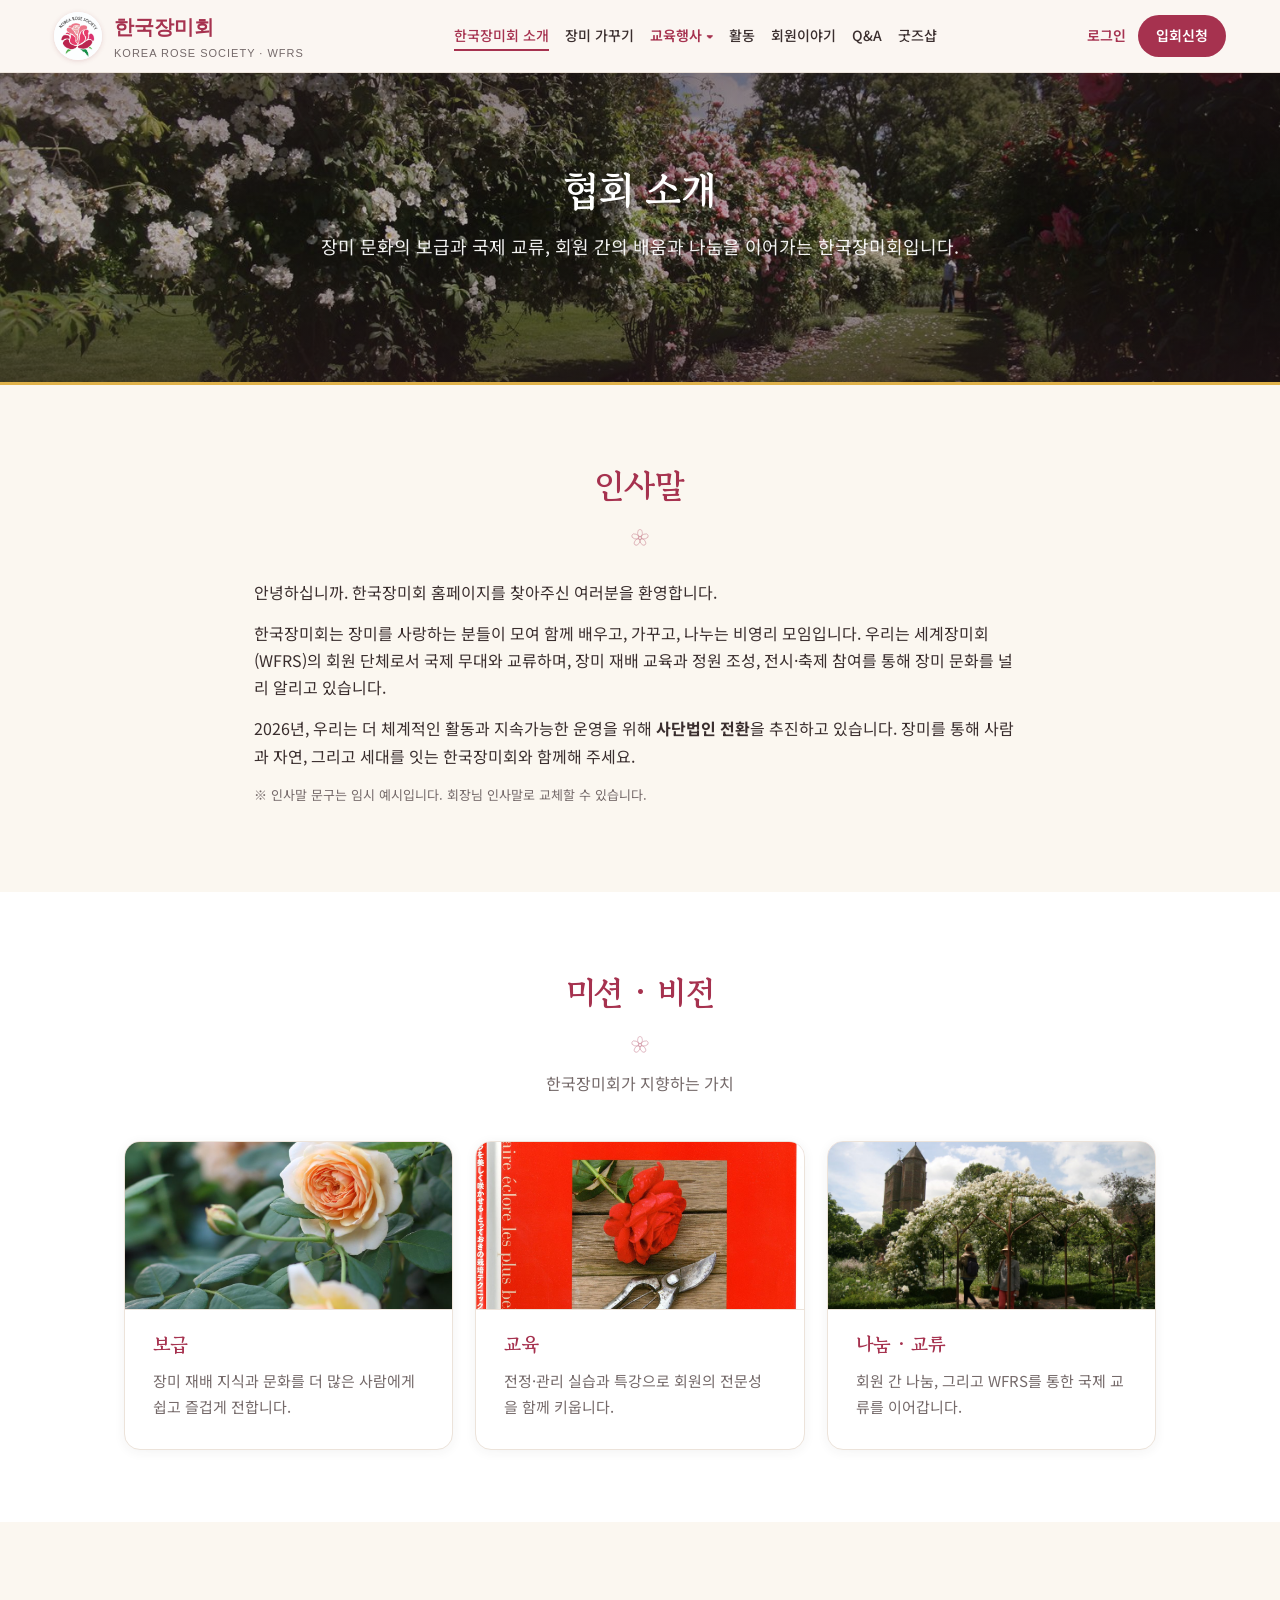
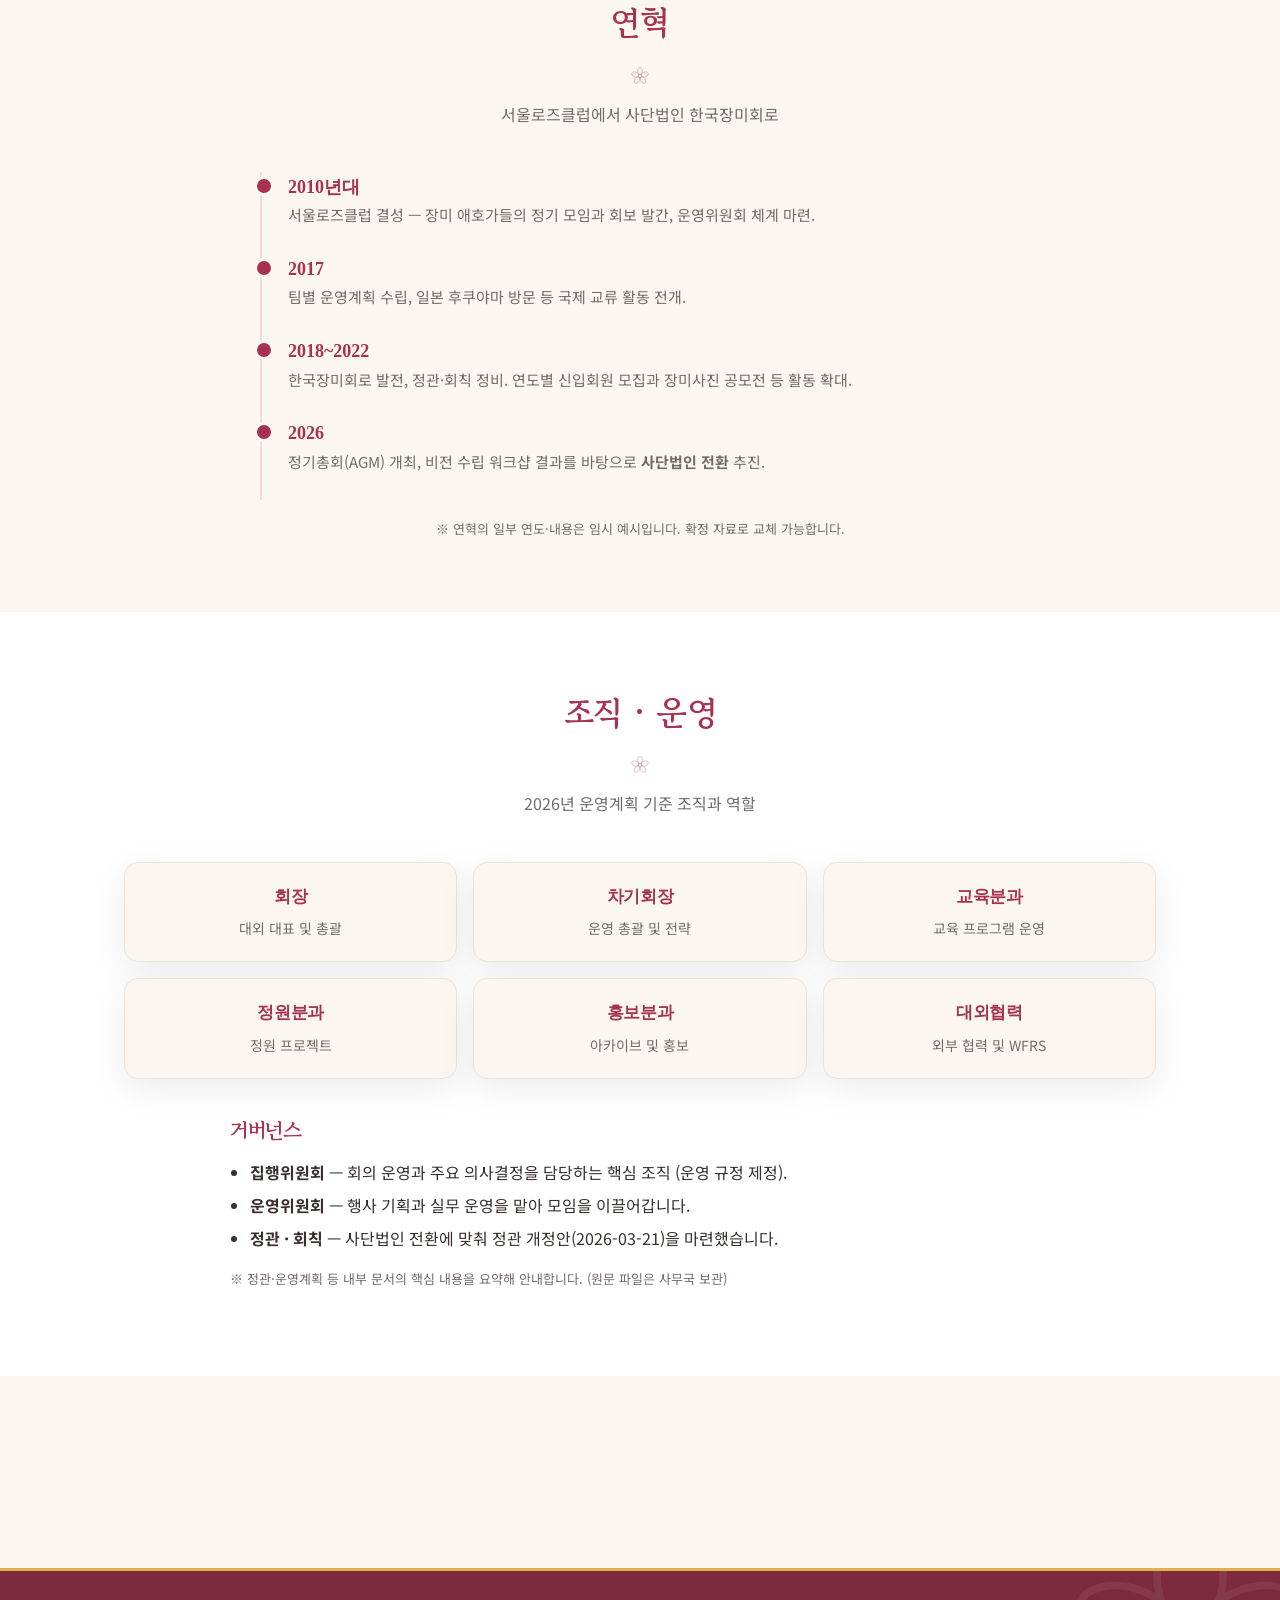
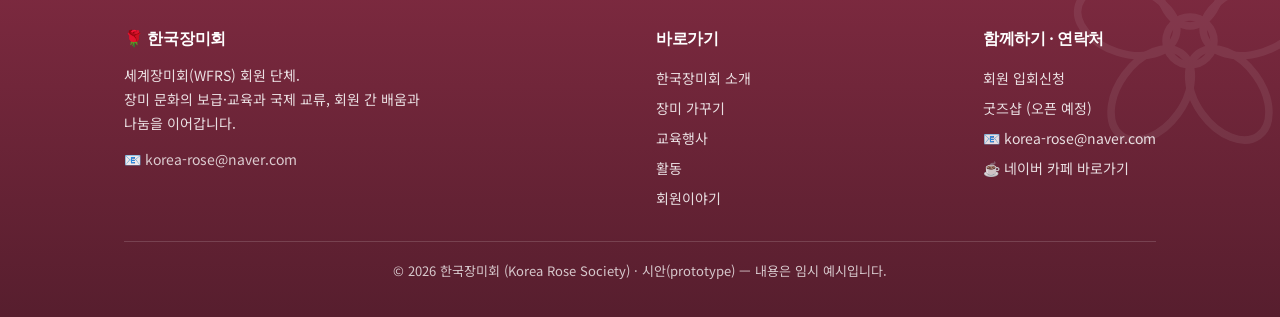
==== commit a57c08d2: "본문 카드 이미지화 + 제목 위 아이콘 제거 - 협회소개·장미가꾸기·교육행사 설명 카드: 이모지 아이콘 → 실제 장미 사진 + 핵심 텍스트 - 홈 '우리가 하는 일' 원형 아이콘 " ====
--- a/about.html
+++ b/about.html
@@ -38,9 +38,9 @@
       <h2 class="section-title">미션 · 비전</h2>
       <p class="section-sub">한국장미회가 지향하는 가치</p>
       <div class="cards">
-        <div class="card"><div class="ic">🌹</div><h3>보급</h3><p>장미 재배 지식과 문화를 더 많은 사람에게 쉽고 즐겁게 전합니다.</p></div>
-        <div class="card"><div class="ic">📚</div><h3>교육</h3><p>전정·관리 실습과 특강으로 회원의 전문성을 함께 키웁니다.</p></div>
-        <div class="card"><div class="ic">🤝</div><h3>나눔 · 교류</h3><p>회원 간 나눔, 그리고 WFRS를 통한 국제 교류를 이어갑니다.</p></div>
+        <div class="card"><div class="card-img" style="background-image:url('images/garden/r120.jpg')"></div><h3>보급</h3><p>장미 재배 지식과 문화를 더 많은 사람에게 쉽고 즐겁게 전합니다.</p></div>
+        <div class="card"><div class="card-img" style="background-image:url('images/garden/r103.jpg')"></div><h3>교육</h3><p>전정·관리 실습과 특강으로 회원의 전문성을 함께 키웁니다.</p></div>
+        <div class="card"><div class="card-img" style="background-image:url('images/garden/r50.jpg')"></div><h3>나눔 · 교류</h3><p>회원 간 나눔, 그리고 WFRS를 통한 국제 교류를 이어갑니다.</p></div>
       </div>
     </div>
   </section>
@@ -66,12 +66,12 @@
       <h2 class="section-title">조직 · 운영</h2>
       <p class="section-sub">2026년 운영계획 기준 조직과 역할</p>
       <div class="org-grid">
-        <div class="org-box"><div class="role">👑</div><h4>회장</h4><p>대외 대표 및 총괄</p></div>
-        <div class="org-box"><div class="role">🧭</div><h4>차기회장</h4><p>운영 총괄 및 전략</p></div>
-        <div class="org-box"><div class="role">📚</div><h4>교육분과</h4><p>교육 프로그램 운영</p></div>
-        <div class="org-box"><div class="role">🌿</div><h4>정원분과</h4><p>정원 프로젝트</p></div>
-        <div class="org-box"><div class="role">📣</div><h4>홍보분과</h4><p>아카이브 및 홍보</p></div>
-        <div class="org-box"><div class="role">🌍</div><h4>대외협력</h4><p>외부 협력 및 WFRS</p></div>
+        <div class="org-box"><h4>회장</h4><p>대외 대표 및 총괄</p></div>
+        <div class="org-box"><h4>차기회장</h4><p>운영 총괄 및 전략</p></div>
+        <div class="org-box"><h4>교육분과</h4><p>교육 프로그램 운영</p></div>
+        <div class="org-box"><h4>정원분과</h4><p>정원 프로젝트</p></div>
+        <div class="org-box"><h4>홍보분과</h4><p>아카이브 및 홍보</p></div>
+        <div class="org-box"><h4>대외협력</h4><p>외부 협력 및 WFRS</p></div>
       </div>
       <div class="prose" style="margin-top:34px;">
         <h3>거버넌스</h3>
--- a/css/style.css
+++ b/css/style.css
@@ -137,6 +137,12 @@
 .card:hover { transform: translateY(-5px); box-shadow: var(--shadow); border-color: var(--rose-light); }
 .card:hover::before { opacity: .95; }
 .card .ic { font-size: 30px; margin-bottom: 10px; }
+/* 카드 상단 사진 (이모지 아이콘 대체) — 카드 가장자리까지 꽉 차게 */
+.card .card-img {
+  height: 168px; margin: -30px -28px 18px;
+  background: var(--rose-light) center / cover no-repeat;
+  border-bottom: 1px solid var(--line);
+}
 .card h3 { color: var(--rose-deep); margin-bottom: 8px; font-size: 19px; }
 .card p { color: var(--gray); font-size: 15px; }
 .card ul { list-style: none; margin-top: 12px; font-size: 14px; }
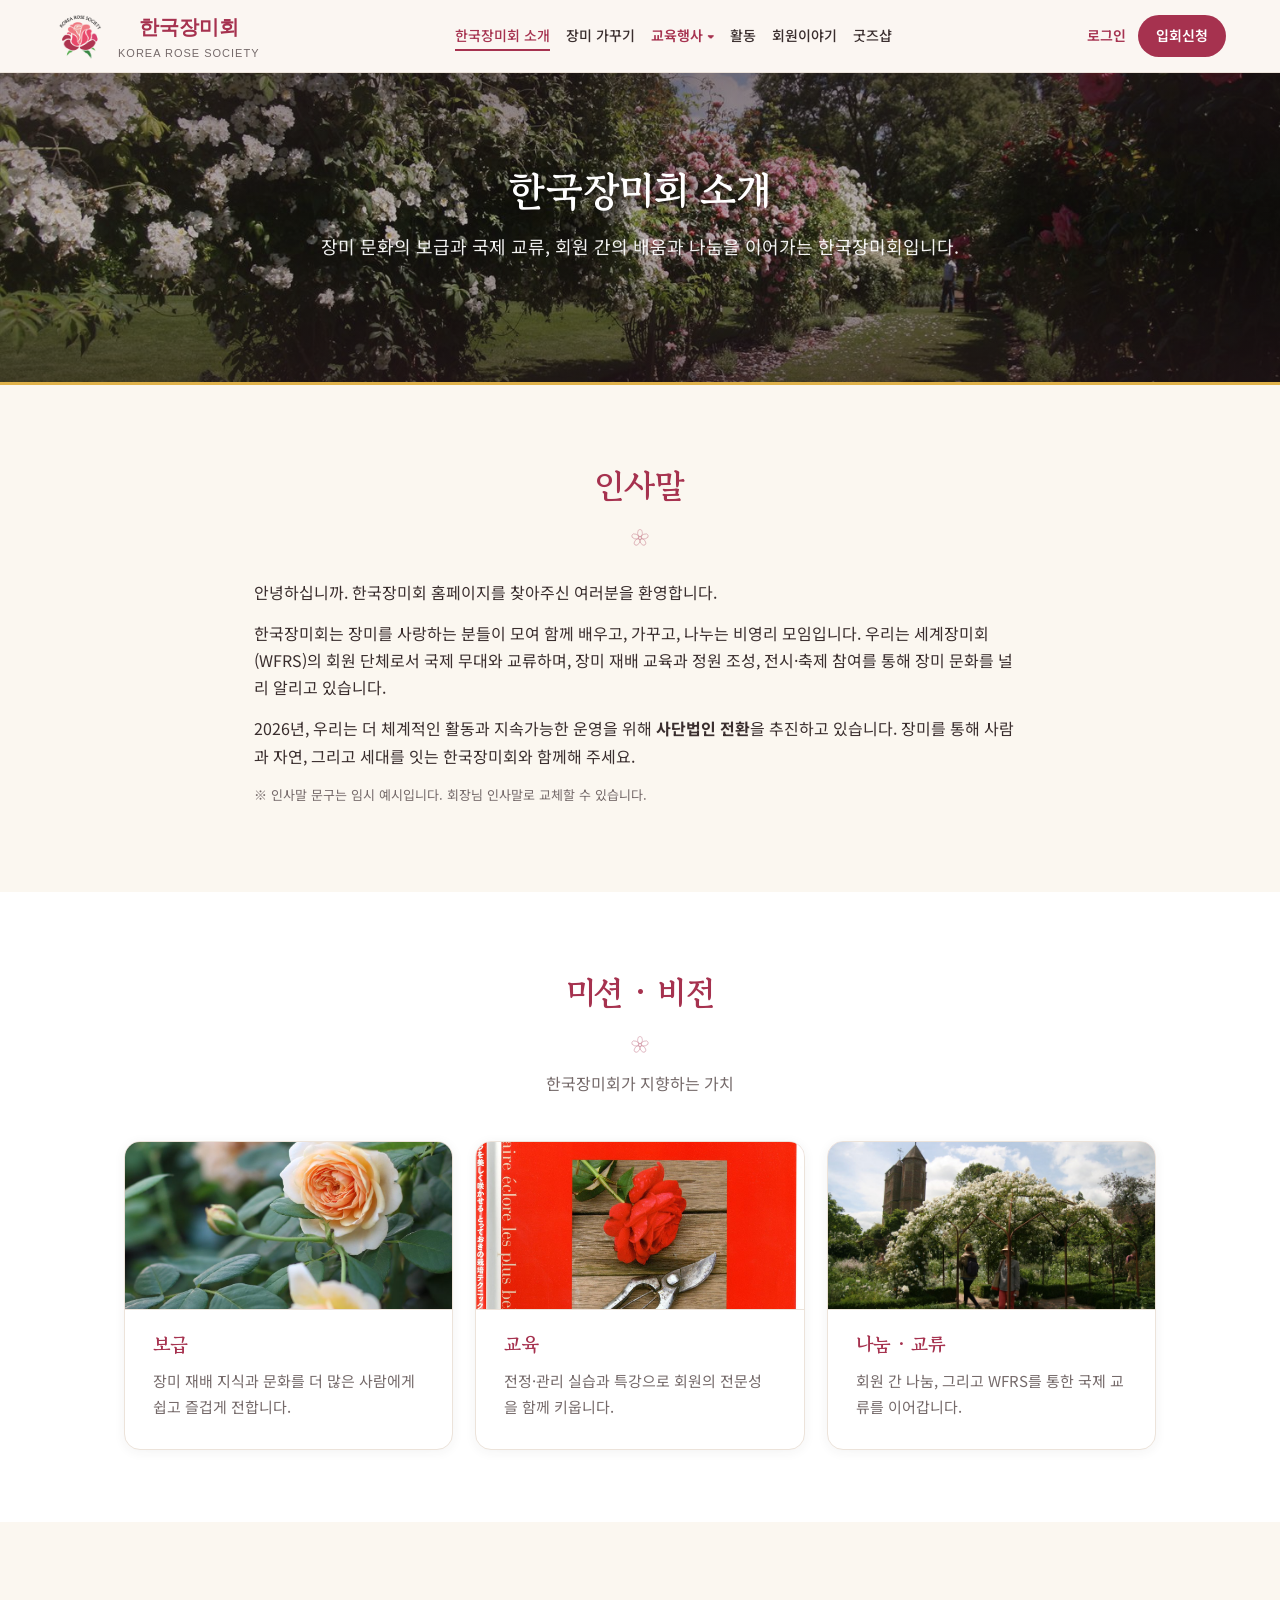
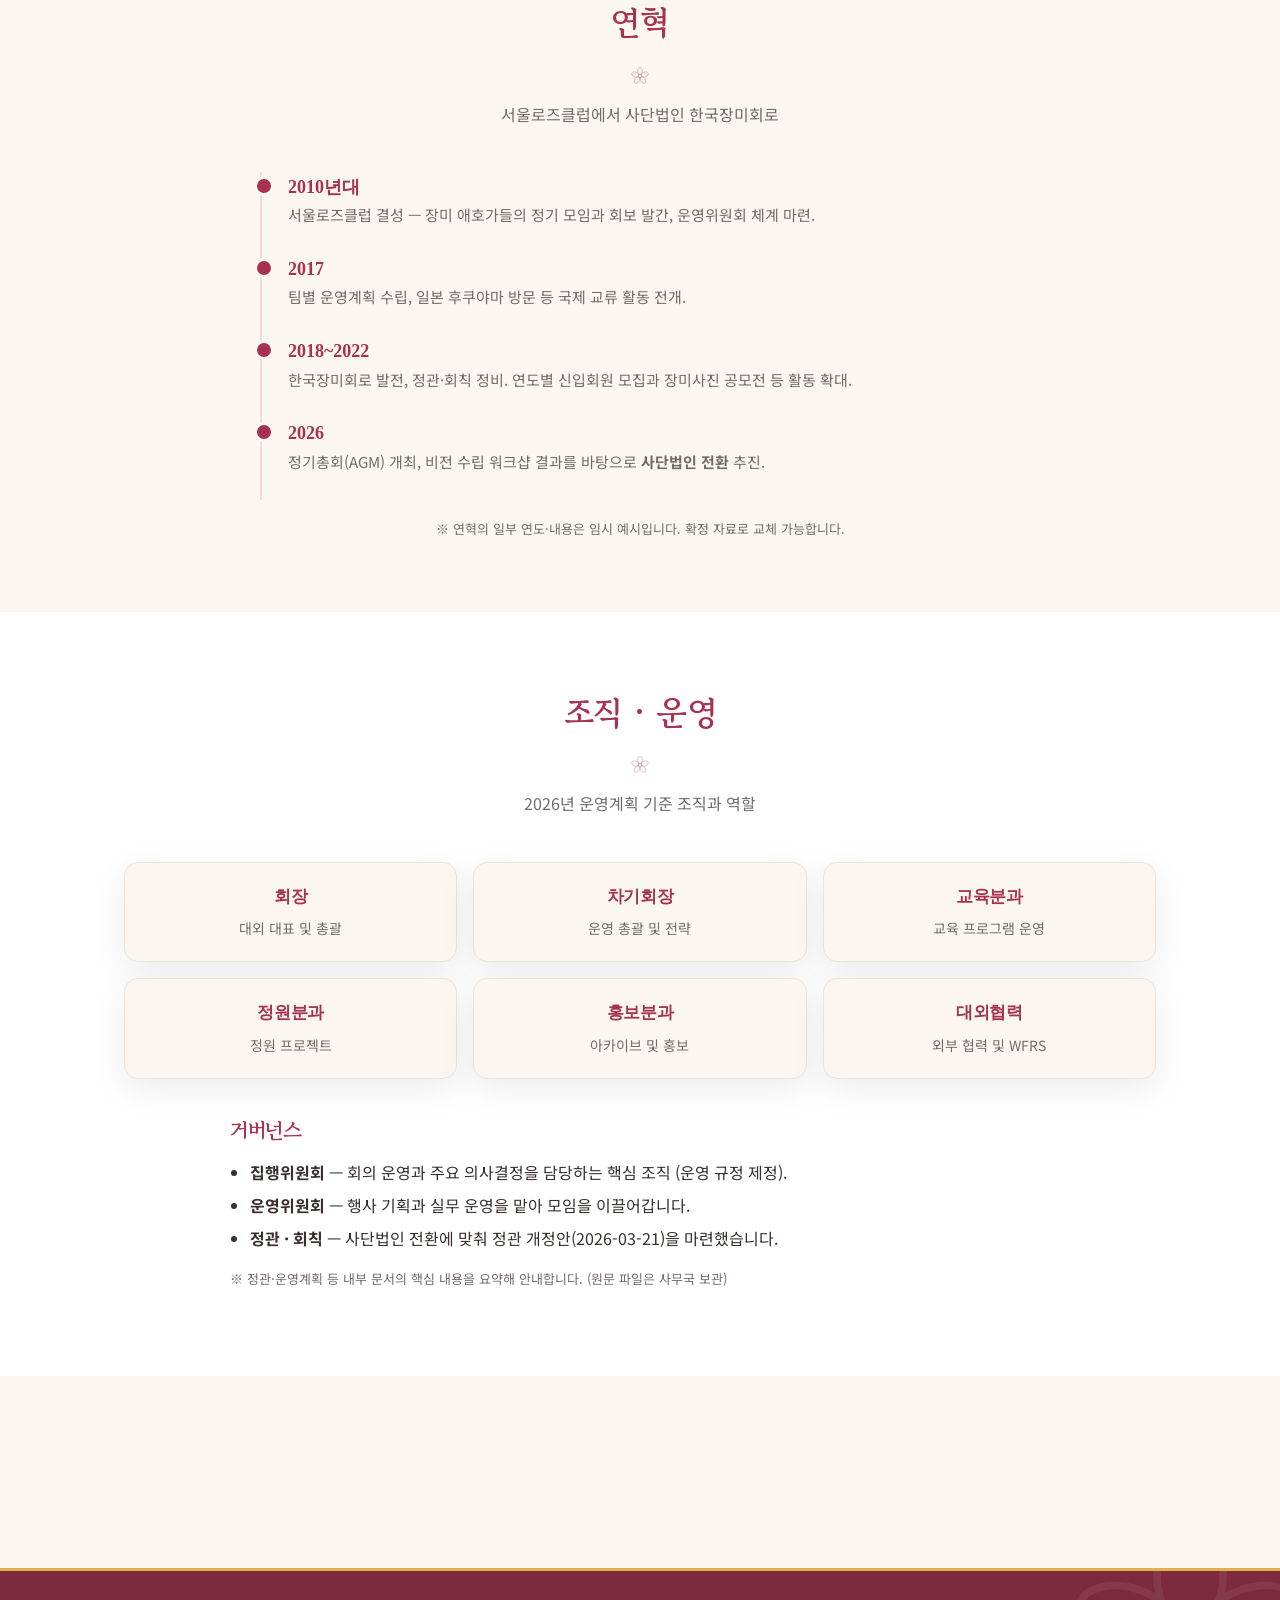
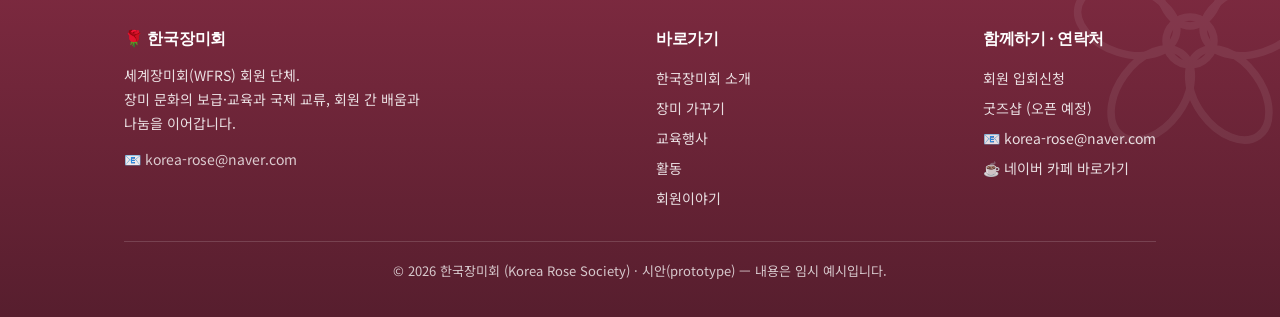
==== commit 8229fd0f: "'협회' 표기를 '한국장미회'로 통일 - 한국장미회 소개 페이지: 제목·h1·소식 라벨 - 홈 '한국장미회 소개 자세히 보기' 버튼 - (예외) events.html '해외 협회 " ====
--- a/about.html
+++ b/about.html
@@ -3,7 +3,7 @@
 <head>
   <meta charset="UTF-8">
   <meta name="viewport" content="width=device-width, initial-scale=1.0">
-  <title>협회 소개 | 한국장미회</title>
+  <title>한국장미회 소개 | 한국장미회</title>
   <link rel="stylesheet" href="css/style.css">
 </head>
 <body>
@@ -13,7 +13,7 @@
   <section class="hero page-hero photo-hero">
     <img class="hero-bg" src="images/garden/r32.jpg" alt="">
     <div class="container">
-      <h1>협회 소개</h1>
+      <h1>한국장미회 소개</h1>
       <p>장미 문화의 보급과 국제 교류, 회원 간의 배움과 나눔을 이어가는 한국장미회입니다.</p>
     </div>
   </section>
@@ -85,10 +85,10 @@
     </div>
   </section>
 
-  <!-- 협회 소식 · 공지 (날짜별 업데이트) -->
+  <!-- 한국장미회 소식 · 공지 (날짜별 업데이트) -->
   <section class="section">
     <div class="container">
-      <div class="content-board" data-section="about" data-label="협회 소식 · 공지" data-layout="list"></div>
+      <div class="content-board" data-section="about" data-label="한국장미회 소식 · 공지" data-layout="list"></div>
     </div>
   </section>
 
--- a/css/style.css
+++ b/css/style.css
@@ -53,12 +53,10 @@
 .site-header .container.nav { max-width: 1220px; }
 .brand { display: flex; align-items: center; gap: 12px; flex: 0 0 auto; }
 .brand .logo {
-  width: 48px; height: 48px; border-radius: 50%;
-  background: #fff; display: grid; place-items: center; overflow: hidden;
-  box-shadow: 0 1px 5px rgba(140, 47, 57, 0.18);
+  width: 52px; height: 52px; display: grid; place-items: center;
 }
 .brand .logo img { width: 100%; height: 100%; object-fit: contain; }
-.brand .name { font-family: "Nanum Myeongjo", serif; font-size: 20px; font-weight: 700; color: var(--rose-deep); }
+.brand .name { font-family: "Nanum Myeongjo", serif; font-size: 20px; font-weight: 700; color: var(--rose-deep); text-align: center; }
 .brand .name small { display: block; font-family: sans-serif; font-size: 11px; color: var(--gray); letter-spacing: 1px; font-weight: 400; }
 .menu {
   display: flex; gap: 16px; list-style: none; font-size: 14px; font-weight: 500;
@@ -123,6 +121,7 @@
 
 /* ===== 위원회 카드 ===== */
 .cards { display: grid; grid-template-columns: repeat(3, 1fr); gap: 22px; }
+.cards.cards-4 { grid-template-columns: repeat(4, 1fr); }
 .card {
   background: #fff; border: 1px solid var(--line); border-radius: 16px;
   padding: 30px 28px; box-shadow: var(--shadow-sm);
@@ -600,6 +599,7 @@
   .nav { flex-wrap: wrap; }
   .nav-right { gap: 10px; }
   .cards, .event-grid, .org-grid, .plan-grid { grid-template-columns: 1fr; }
+  .cards.cards-4 { grid-template-columns: repeat(2, 1fr); }
   .gallery-grid, .content-grid { grid-template-columns: repeat(2, 1fr); }
   .hero h1 { font-size: 32px; }
 
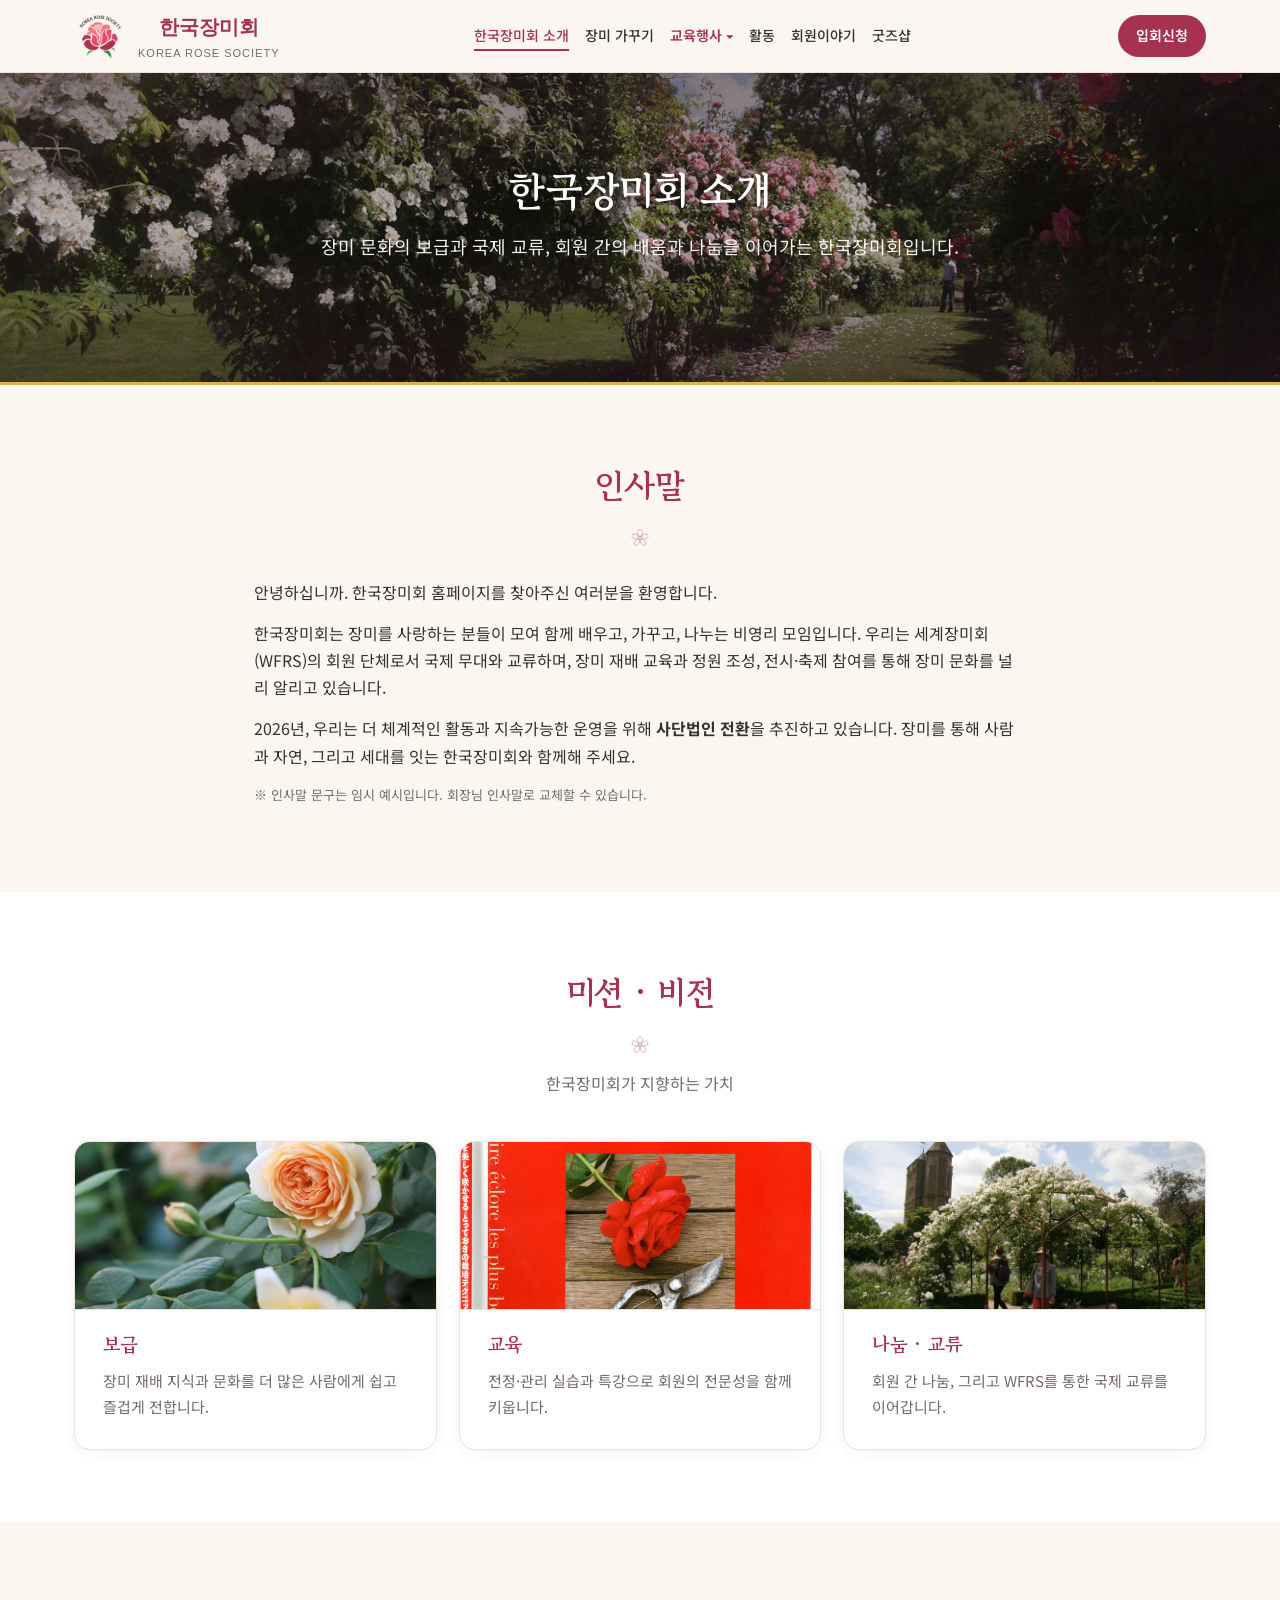
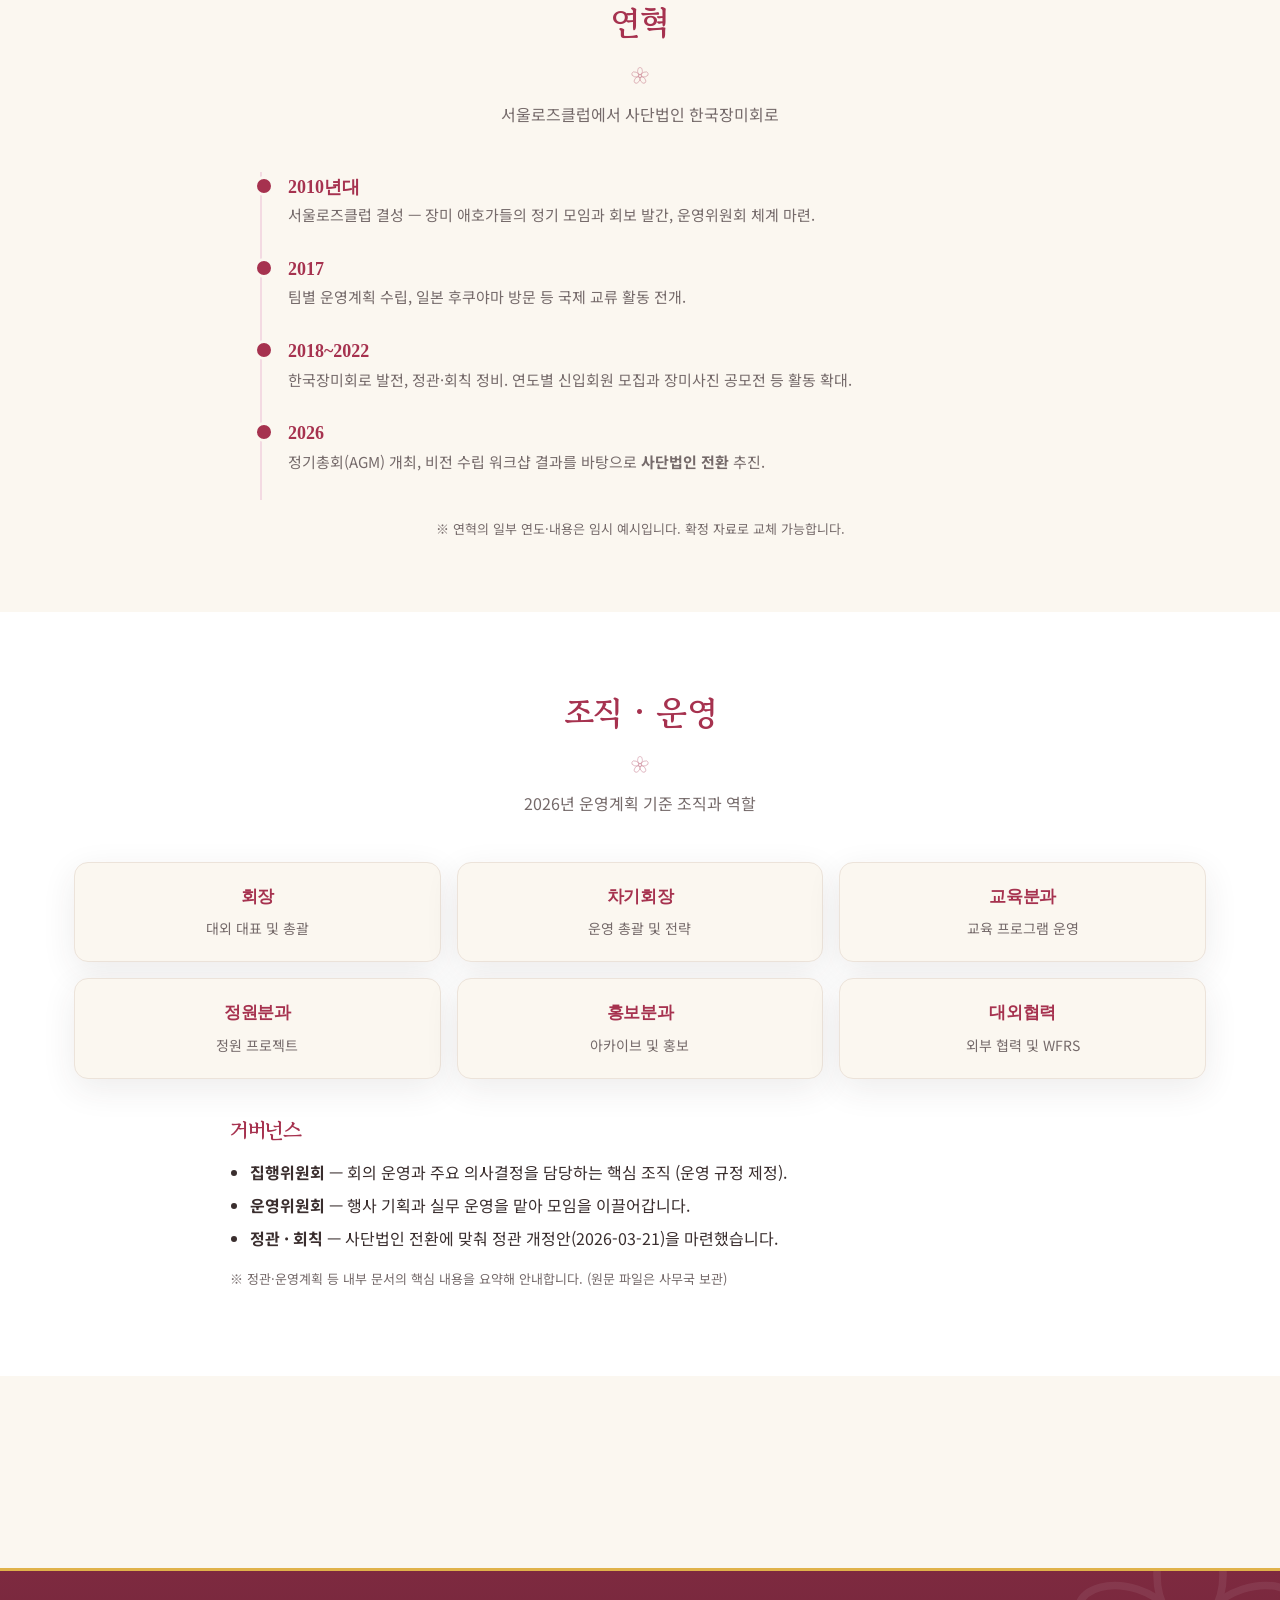
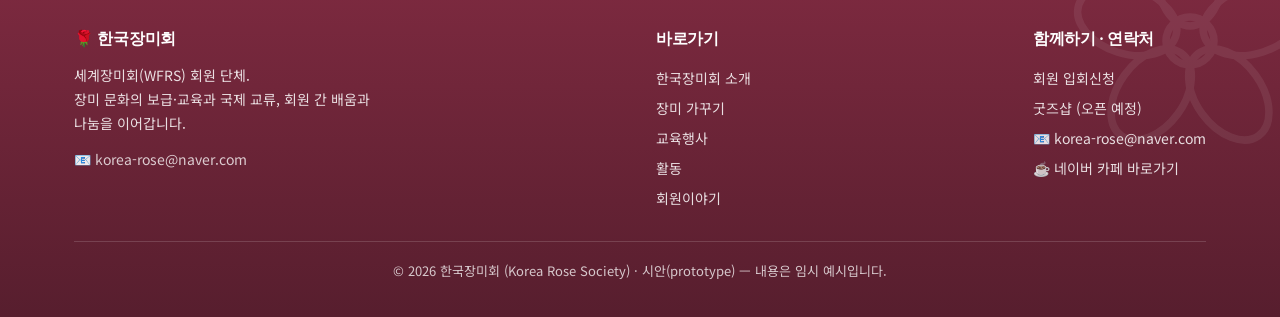
==== commit 1d80fdff: "공개 메뉴 로그인 제거 + 입회신청 이메일 자동전송 + SEO/레이아웃 보강 - 헤더 공개 메뉴에서 로그인 링크 제거 (관리자는 login.html 직접 접속 유지) - 입회신청 " ====
--- a/about.html
+++ b/about.html
@@ -4,11 +4,14 @@
   <meta charset="UTF-8">
   <meta name="viewport" content="width=device-width, initial-scale=1.0">
   <title>한국장미회 소개 | 한국장미회</title>
+  <meta name="description" content="한국장미회 소개 — 세계장미회(WFRS) 회원 단체로서의 설립 취지와 연혁, 조직, 주요 활동을 안내합니다.">
   <link rel="stylesheet" href="css/style.css">
 </head>
 <body>
 
   <div id="site-header"></div>
+
+  <main>
 
   <section class="hero page-hero photo-hero">
     <img class="hero-bg" src="images/garden/r32.jpg" alt="">
@@ -92,6 +95,8 @@
     </div>
   </section>
 
+  </main>
+
   <div id="site-footer"></div>
 
   <script src="js/config.js"></script>
--- a/css/style.css
+++ b/css/style.css
@@ -15,6 +15,9 @@
   --line: #ECE3DA;           /* 따뜻한 구분선 */
   --shadow: 0 10px 34px rgba(58, 46, 46, 0.09);
   --shadow-sm: 0 2px 12px rgba(58, 46, 46, 0.06);
+  /* 콘텐츠 영역 최대 폭 — 헤더·본문·푸터가 동일 기준선에 정렬되도록 한 곳에서 관리 */
+  --container: 1180px;
+  --container-pad: 24px;
   /* 5장 꽃잎 장미 라인아트 모티프 (딥 로즈) */
   --rose-motif: url("data:image/svg+xml,%3Csvg xmlns='http://www.w3.org/2000/svg' viewBox='0 0 100 100' fill='none' stroke='%23A6324F' stroke-width='2.5'%3E%3Ccircle cx='50' cy='50' r='8'/%3E%3Cellipse cx='50' cy='28' rx='11' ry='17'/%3E%3Cellipse cx='50' cy='28' rx='11' ry='17' transform='rotate(72 50 50)'/%3E%3Cellipse cx='50' cy='28' rx='11' ry='17' transform='rotate(144 50 50)'/%3E%3Cellipse cx='50' cy='28' rx='11' ry='17' transform='rotate(216 50 50)'/%3E%3Cellipse cx='50' cy='28' rx='11' ry='17' transform='rotate(288 50 50)'/%3E%3C/svg%3E");
   /* 흰색 버전 (컬러 배경 위) */
@@ -37,7 +40,7 @@
 
 a { color: inherit; text-decoration: none; }
 img { max-width: 100%; display: block; }
-.container { max-width: 1080px; margin: 0 auto; padding: 0 24px; }
+.container { max-width: var(--container); margin: 0 auto; padding: 0 var(--container-pad); }
 
 /* ===== 헤더 / 내비게이션 ===== */
 .site-header {
@@ -50,7 +53,7 @@
   display: flex; align-items: center; justify-content: space-between;
   height: 72px; flex-wrap: nowrap; gap: 14px;
 }
-.site-header .container.nav { max-width: 1220px; }
+/* 헤더 내비도 공통 컨테이너 폭(--container)을 그대로 사용해 본문·푸터와 좌우 기준선을 맞춤 */
 .brand { display: flex; align-items: center; gap: 12px; flex: 0 0 auto; }
 .brand .logo {
   width: 52px; height: 52px; display: grid; place-items: center;
@@ -171,6 +174,10 @@
 }
 .event-body h3 { font-size: 18px; margin-bottom: 6px; }
 .event-date { color: var(--gray); font-size: 14px; }
+.event-card.has-detail { cursor: pointer; }
+.event-summary { color: var(--ink); font-size: 14px; margin-top: 8px; line-height: 1.55; }
+.event-more { display: inline-block; margin-top: 12px; color: var(--rose-deep); font-weight: 600; font-size: 13px; }
+.event-card.has-detail:hover .event-more { text-decoration: underline; }
 
 /* ===== 폼 (입회신청) ===== */
 .form-wrap { max-width: 640px; margin: 0 auto; background: #fff; padding: 40px; border-radius: 16px; box-shadow: var(--shadow); }
@@ -493,7 +500,7 @@
   position: absolute; inset: 0;
   background: linear-gradient(100deg, rgba(40,22,28,0.78) 0%, rgba(40,22,28,0.45) 42%, rgba(40,22,28,0.12) 75%);
 }
-.hero-content { position: relative; color: #fff; padding: 60px 24px; max-width: 1080px; }
+.hero-content { position: relative; color: #fff; padding: 60px var(--container-pad); max-width: var(--container); margin: 0 auto; width: 100%; }
 .hero-eyebrow {
   font-family: "Cormorant Garamond", serif; letter-spacing: 3px; font-size: 15px;
   text-transform: uppercase; opacity: 0.92; margin-bottom: 14px;
